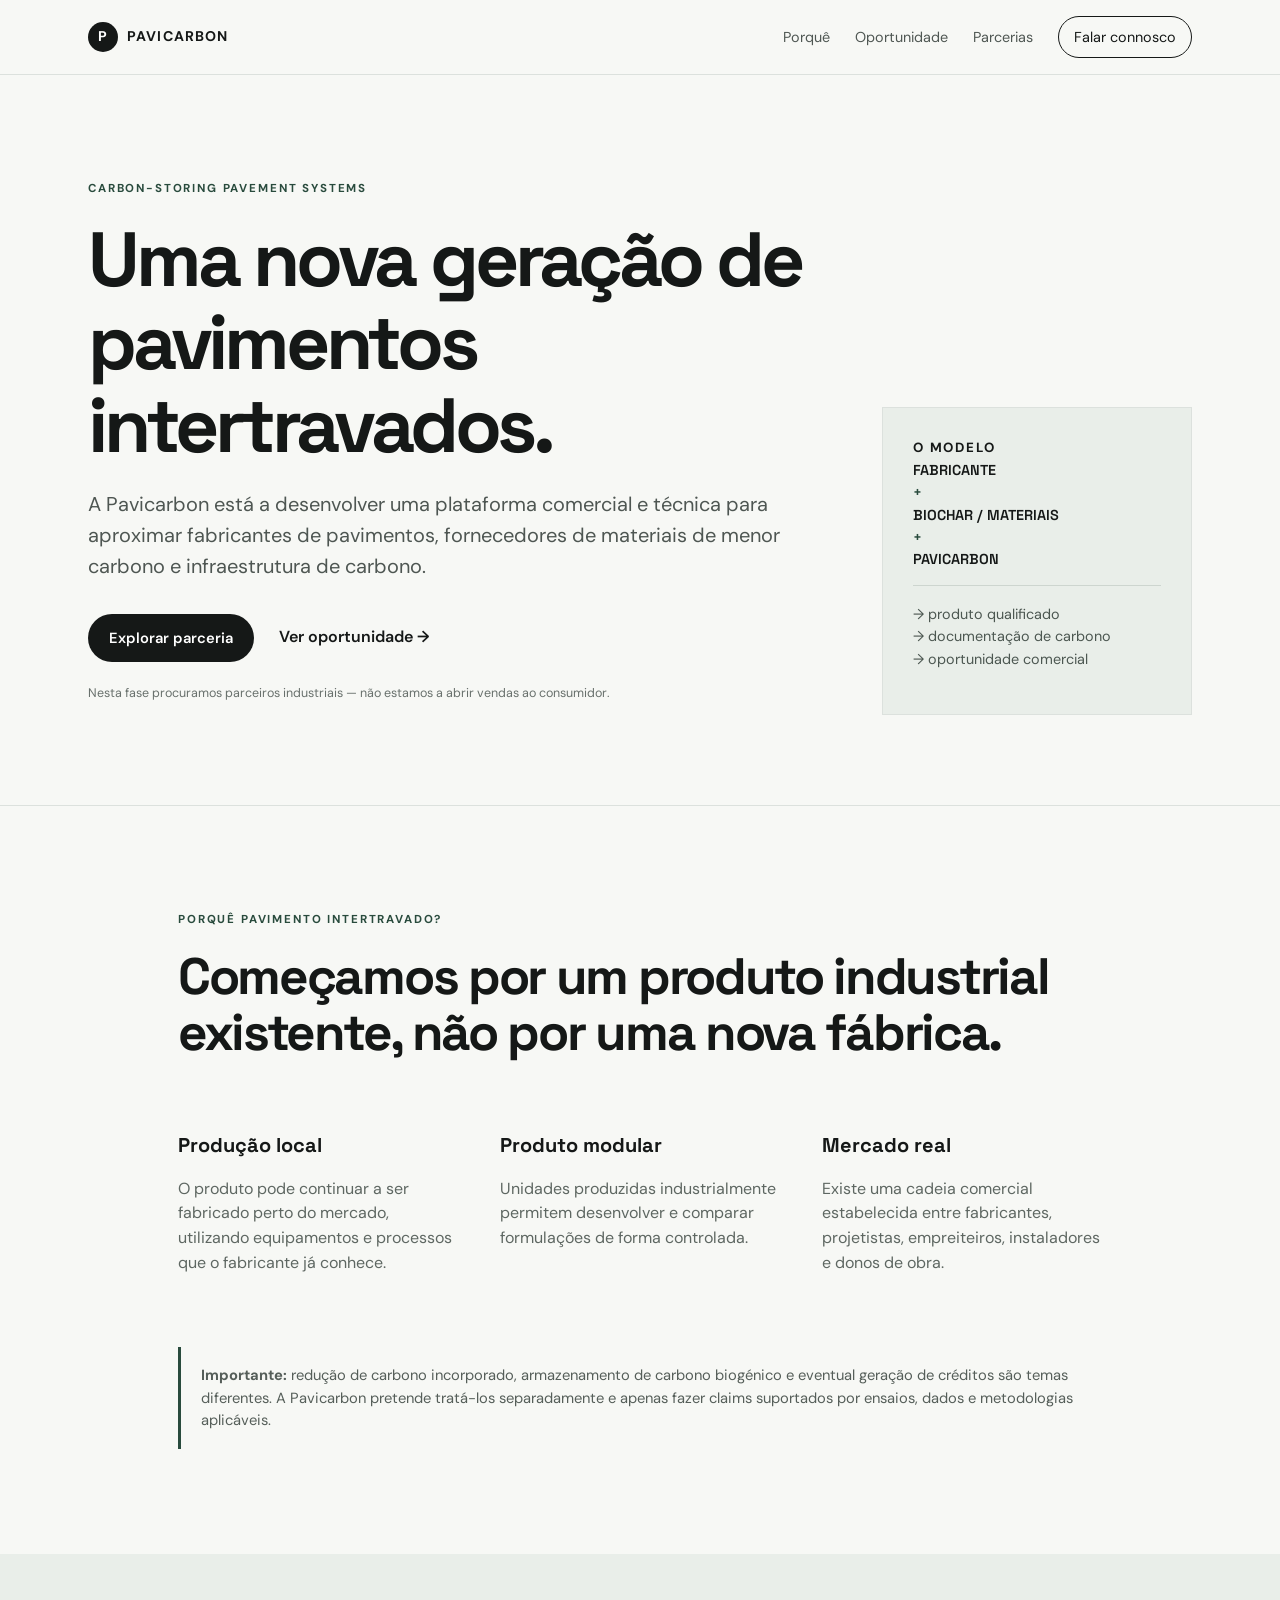
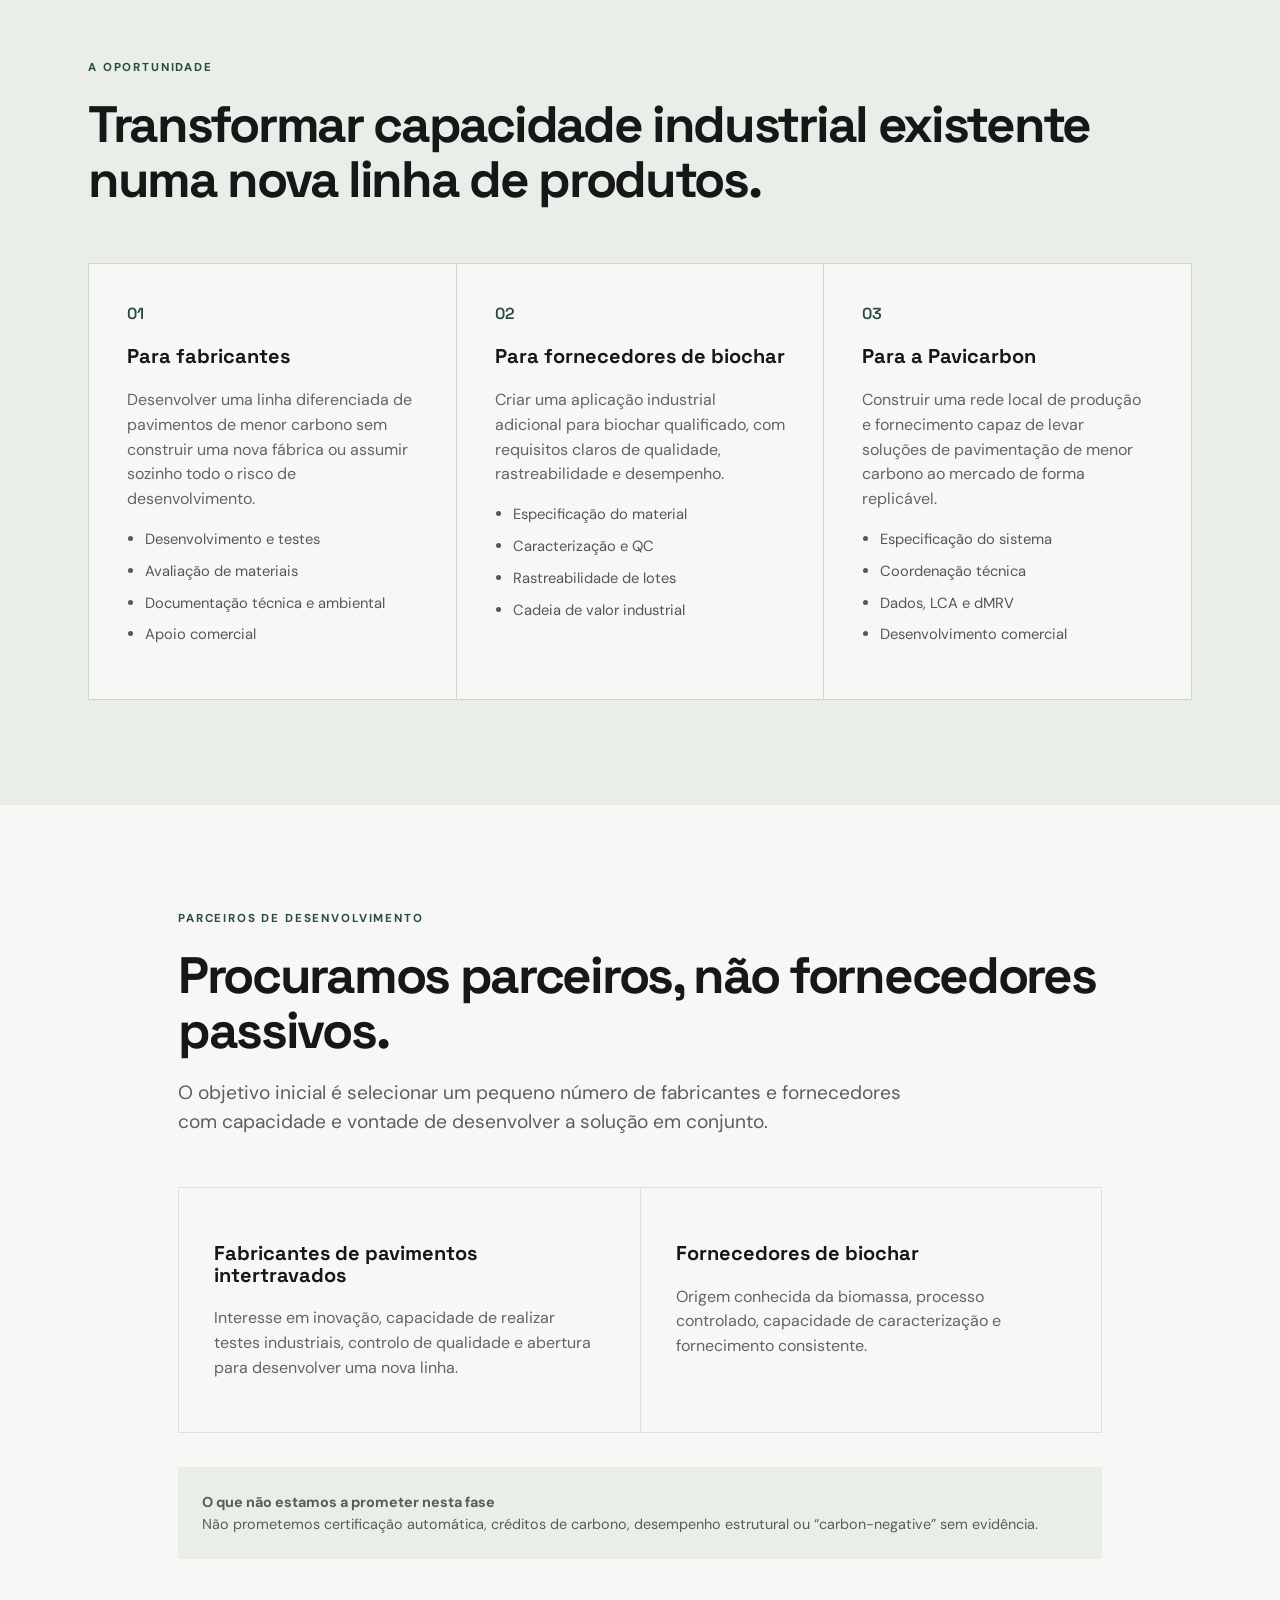
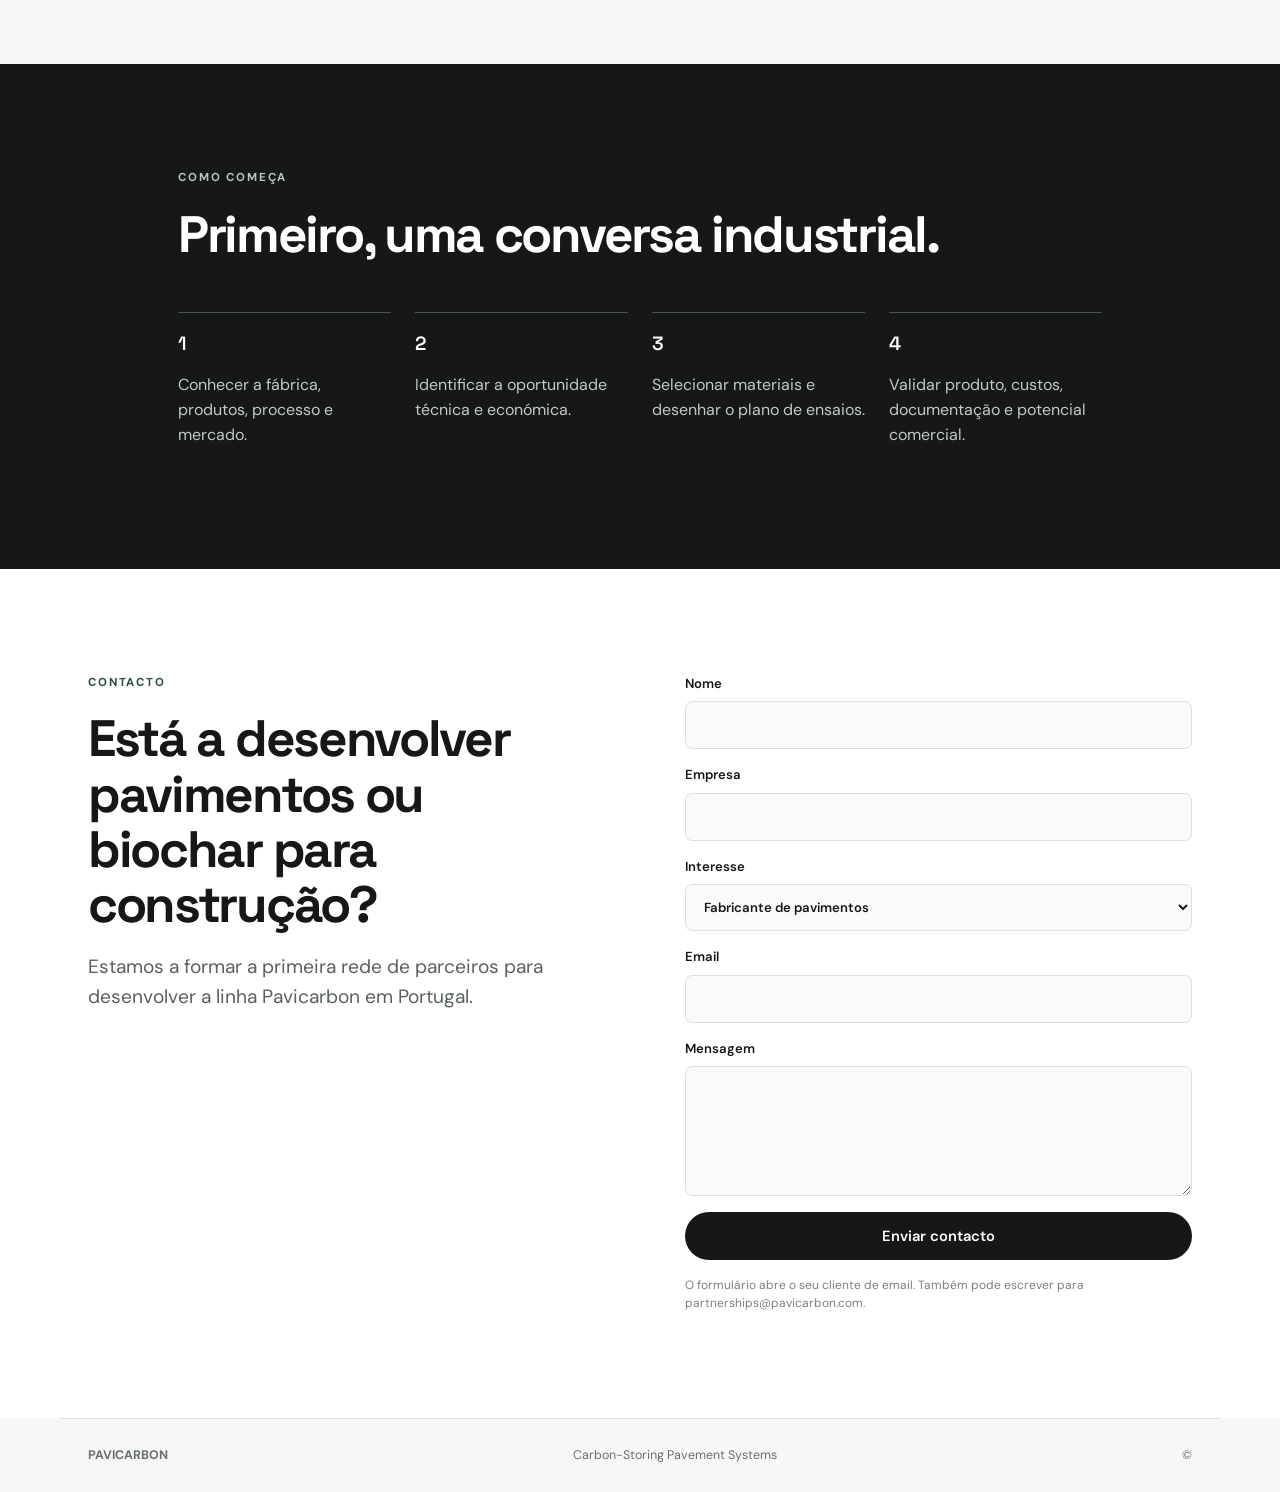
==== index.html @ 7790dfd4 "V1" ====
<!doctype html>
<html lang="pt-PT">
<head>
<meta charset="utf-8">
<meta name="viewport" content="width=device-width,initial-scale=1">
<title>Pavicarbon — Carbon-Storing Pavement Systems</title>
<meta name="description" content="Pavicarbon desenvolve uma nova geração de pavimentos intertravados de menor carbono, ligando fabricantes, fornecedores de materiais e infraestrutura de carbono.">
<link rel="stylesheet" href="styles.css">
</head>
<body>
<header><div class="nav wrap">
<a class="brand" href="#top"><b>P</b>PAVICARBON</a>
<nav><a href="#why">Porquê</a><a href="#opportunity">Oportunidade</a><a href="#partners">Parcerias</a><a class="pill" href="#contact">Falar connosco</a></nav>
</div></header>

<main id="top">
<section class="hero"><div class="wrap hero-grid">
<div>
<p class="eyebrow">CARBON-STORING PAVEMENT SYSTEMS</p>
<h1>Uma nova geração de pavimentos intertravados.</h1>
<p class="hero-copy">A Pavicarbon está a desenvolver uma plataforma comercial e técnica para aproximar fabricantes de pavimentos, fornecedores de materiais de menor carbono e infraestrutura de carbono.</p>
<div class="actions"><a class="button" href="#contact">Explorar parceria</a><a href="#opportunity">Ver oportunidade →</a></div>
<p class="quiet">Nesta fase procuramos parceiros industriais — não estamos a abrir vendas ao consumidor.</p>
</div>
<div class="card"><small>O MODELO</small><div class="flow">FABRICANTE<br><i>+</i><br>BIOCHAR / MATERIAIS<br><i>+</i><br>PAVICARBON</div><p>→ produto qualificado<br>→ documentação de carbono<br>→ oportunidade comercial</p></div>
</div></section>

<section id="why" class="section"><div class="wrap narrow">
<p class="eyebrow">PORQUÊ PAVIMENTO INTERTRAVADO?</p>
<h2>Começamos por um produto industrial existente, não por uma nova fábrica.</h2>
<div class="cols">
<div><h3>Produção local</h3><p>O produto pode continuar a ser fabricado perto do mercado, utilizando equipamentos e processos que o fabricante já conhece.</p></div>
<div><h3>Produto modular</h3><p>Unidades produzidas industrialmente permitem desenvolver e comparar formulações de forma controlada.</p></div>
<div><h3>Mercado real</h3><p>Existe uma cadeia comercial estabelecida entre fabricantes, projetistas, empreiteiros, instaladores e donos de obra.</p></div>
</div>
<div class="note"><b>Importante:</b> redução de carbono incorporado, armazenamento de carbono biogénico e eventual geração de créditos são temas diferentes. A Pavicarbon pretende tratá-los separadamente e apenas fazer claims suportados por ensaios, dados e metodologias aplicáveis.</div>
</div></section>

<section id="opportunity" class="section alt"><div class="wrap">
<p class="eyebrow">A OPORTUNIDADE</p>
<h2>Transformar capacidade industrial existente numa nova linha de produtos.</h2>
<div class="cards">
<article><span>01</span><h3>Para fabricantes</h3><p>Desenvolver uma linha diferenciada de pavimentos de menor carbono sem construir uma nova fábrica ou assumir sozinho todo o risco de desenvolvimento.</p><ul><li>Desenvolvimento e testes</li><li>Avaliação de materiais</li><li>Documentação técnica e ambiental</li><li>Apoio comercial</li></ul></article>
<article><span>02</span><h3>Para fornecedores de biochar</h3><p>Criar uma aplicação industrial adicional para biochar qualificado, com requisitos claros de qualidade, rastreabilidade e desempenho.</p><ul><li>Especificação do material</li><li>Caracterização e QC</li><li>Rastreabilidade de lotes</li><li>Cadeia de valor industrial</li></ul></article>
<article><span>03</span><h3>Para a Pavicarbon</h3><p>Construir uma rede local de produção e fornecimento capaz de levar soluções de pavimentação de menor carbono ao mercado de forma replicável.</p><ul><li>Especificação do sistema</li><li>Coordenação técnica</li><li>Dados, LCA e dMRV</li><li>Desenvolvimento comercial</li></ul></article>
</div>
</div></section>

<section id="partners" class="section"><div class="wrap narrow">
<p class="eyebrow">PARCEIROS DE DESENVOLVIMENTO</p>
<h2>Procuramos parceiros, não fornecedores passivos.</h2>
<p class="lead">O objetivo inicial é selecionar um pequeno número de fabricantes e fornecedores com capacidade e vontade de desenvolver a solução em conjunto.</p>
<div class="partner-grid">
<div><h3>Fabricantes de pavimentos intertravados</h3><p>Interesse em inovação, capacidade de realizar testes industriais, controlo de qualidade e abertura para desenvolver uma nova linha.</p></div>
<div><h3>Fornecedores de biochar</h3><p>Origem conhecida da biomassa, processo controlado, capacidade de caracterização e fornecimento consistente.</p></div>
</div>
<div class="discreet"><b>O que não estamos a prometer nesta fase</b><br>Não prometemos certificação automática, créditos de carbono, desempenho estrutural ou “carbon-negative” sem evidência.</div>
</div></section>

<section class="section dark"><div class="wrap narrow">
<p class="eyebrow">COMO COMEÇA</p><h2>Primeiro, uma conversa industrial.</h2>
<div class="steps"><div><b>1</b><p>Conhecer a fábrica, produtos, processo e mercado.</p></div><div><b>2</b><p>Identificar a oportunidade técnica e económica.</p></div><div><b>3</b><p>Selecionar materiais e desenhar o plano de ensaios.</p></div><div><b>4</b><p>Validar produto, custos, documentação e potencial comercial.</p></div></div>
</div></section>

<section id="contact" class="section contact"><div class="wrap contact-grid">
<div><p class="eyebrow">CONTACTO</p><h2>Está a desenvolver pavimentos ou biochar para construção?</h2><p class="lead">Estamos a formar a primeira rede de parceiros para desenvolver a linha Pavicarbon em Portugal.</p></div>
<form action="mailto:partnerships@pavicarbon.com" method="post" enctype="text/plain">
<label>Nome<input name="name" required></label><label>Empresa<input name="company" required></label>
<label>Interesse<select name="interest"><option>Fabricante de pavimentos</option><option>Fornecedor de biochar</option><option>Materiais / tecnologia</option><option>Outro</option></select></label>
<label>Email<input type="email" name="email" required></label><label>Mensagem<textarea name="message" rows="5"></textarea></label>
<button class="button" type="submit">Enviar contacto</button><small>O formulário abre o seu cliente de email. Também pode escrever para partnerships@pavicarbon.com.</small>
</form></div></section>
</main>
<footer><div class="wrap foot"><b>PAVICARBON</b><span>Carbon-Storing Pavement Systems</span><span>© <span id="year"></span></span></div></footer>
<script src="script.js"></script>
</body></html>
---- styles.css ----
@import url('https://fonts.googleapis.com/css2?family=DM+Sans:wght@400;500;600;700&family=Space+Grotesk:wght@500;600;700&display=swap');
:root{--ink:#151817;--muted:#68706c;--line:#dce1dd;--paper:#f7f8f5;--soft:#e9eee9;--accent:#294b3d;--max:1160px}
*{box-sizing:border-box}html{scroll-behavior:smooth}body{margin:0;background:var(--paper);color:var(--ink);font:16px/1.55 "DM Sans",sans-serif}h1,h2,h3{font-family:"Space Grotesk";line-height:1.08}h1{font-size:clamp(3rem,6vw,5.5rem);letter-spacing:-.055em;margin:0 0 22px}h2{font-size:clamp(2.2rem,4vw,4rem);letter-spacing:-.045em;margin:0 0 18px}h3{font-size:1.25rem}.wrap{max-width:var(--max);margin:auto;padding:0 28px}.narrow{max-width:980px}a{color:inherit;text-decoration:none}header{position:sticky;top:0;z-index:5;background:#f7f8f5ee;backdrop-filter:blur(12px);border-bottom:1px solid var(--line)}.nav{height:74px;display:flex;justify-content:space-between;align-items:center}.brand{font-weight:700;letter-spacing:.08em;font-size:.88rem}.brand b{display:inline-grid;place-items:center;width:30px;height:30px;background:var(--ink);color:#fff;border-radius:50%;margin-right:9px}nav{display:flex;gap:25px;align-items:center;font-size:.9rem;color:#4f5753}.pill{border:1px solid var(--ink);border-radius:999px;padding:9px 15px;color:var(--ink)}.hero{padding:105px 0 90px;border-bottom:1px solid var(--line)}.hero-grid{display:grid;grid-template-columns:1.4fr .6fr;gap:70px;align-items:end}.eyebrow{font-size:.72rem;letter-spacing:.16em;font-weight:700;color:var(--accent);margin:0 0 20px}.hero-copy{font-size:1.25rem;color:#4e5652;max-width:720px}.actions{display:flex;gap:25px;align-items:center;margin-top:32px;font-weight:600}.button{display:inline-block;border:0;border-radius:999px;background:var(--ink);color:#fff;padding:14px 21px;font:600 .92rem "DM Sans";cursor:pointer}.quiet{font-size:.78rem;color:var(--muted);margin-top:22px}.card{background:var(--soft);border:1px solid var(--line);padding:30px;min-height:285px;display:flex;flex-direction:column;justify-content:space-between}.card small{font-weight:700;letter-spacing:.14em}.flow{font:600 .9rem "Space Grotesk";line-height:1.55}.flow i{color:var(--accent);font-style:normal}.card p{border-top:1px solid #cdd5cf;padding-top:17px;font-size:.9rem;color:#4c5751}.section{padding:105px 0}.alt{background:#e9eee9}.cols{display:grid;grid-template-columns:repeat(3,1fr);gap:42px;margin-top:55px}.cols p,.cards p,.partner-grid p{color:#5e6762}.note{margin-top:55px;border-left:3px solid var(--accent);padding:17px 0 17px 20px;font-size:.92rem;color:#555e59}.cards{display:grid;grid-template-columns:repeat(3,1fr);gap:1px;background:#cfd6d0;margin-top:55px;border:1px solid #cfd6d0}.cards article{background:var(--paper);padding:38px;min-height:400px}.cards article>span{font:600 1rem "Space Grotesk";color:var(--accent)}ul{padding-left:18px;color:#505954;font-size:.92rem}li{margin:9px 0}.lead{font-size:1.2rem;color:#59615d;max-width:760px}.partner-grid{display:grid;grid-template-columns:1fr 1fr;gap:1px;background:var(--line);margin-top:50px;border:1px solid var(--line)}.partner-grid>div{background:var(--paper);padding:35px}.discreet{margin-top:34px;background:var(--soft);padding:24px;font-size:.9rem;color:#555e59}.dark{background:var(--ink);color:#fff}.dark .eyebrow{color:#b7c7be}.steps{display:grid;grid-template-columns:repeat(4,1fr);gap:24px;margin-top:50px}.steps div{border-top:1px solid #4a514e;padding-top:18px}.steps b{font:600 1.2rem "Space Grotesk"}.steps p{color:#c2c9c5;margin-top:15px}.contact{background:#fff}.contact-grid{display:grid;grid-template-columns:1fr 1fr;gap:90px}form{display:grid;gap:16px}label{font-size:.82rem;font-weight:600}input,select,textarea{display:block;width:100%;margin-top:7px;padding:13px 14px;border:1px solid var(--line);border-radius:7px;background:#fafbf9;font:inherit;color:var(--ink)}textarea{resize:vertical}form small{font-size:.75rem;color:#78807c}.foot{border-top:1px solid var(--line);padding-top:27px;padding-bottom:27px;display:flex;justify-content:space-between;gap:20px;color:var(--muted);font-size:.78rem}
@media(max-width:850px){nav a:not(.pill){display:none}.hero{padding-top:70px}.hero-grid,.contact-grid{grid-template-columns:1fr;gap:45px}.cols,.cards,.steps,.partner-grid{grid-template-columns:1fr}.cards article{min-height:auto}.foot{flex-direction:column}}
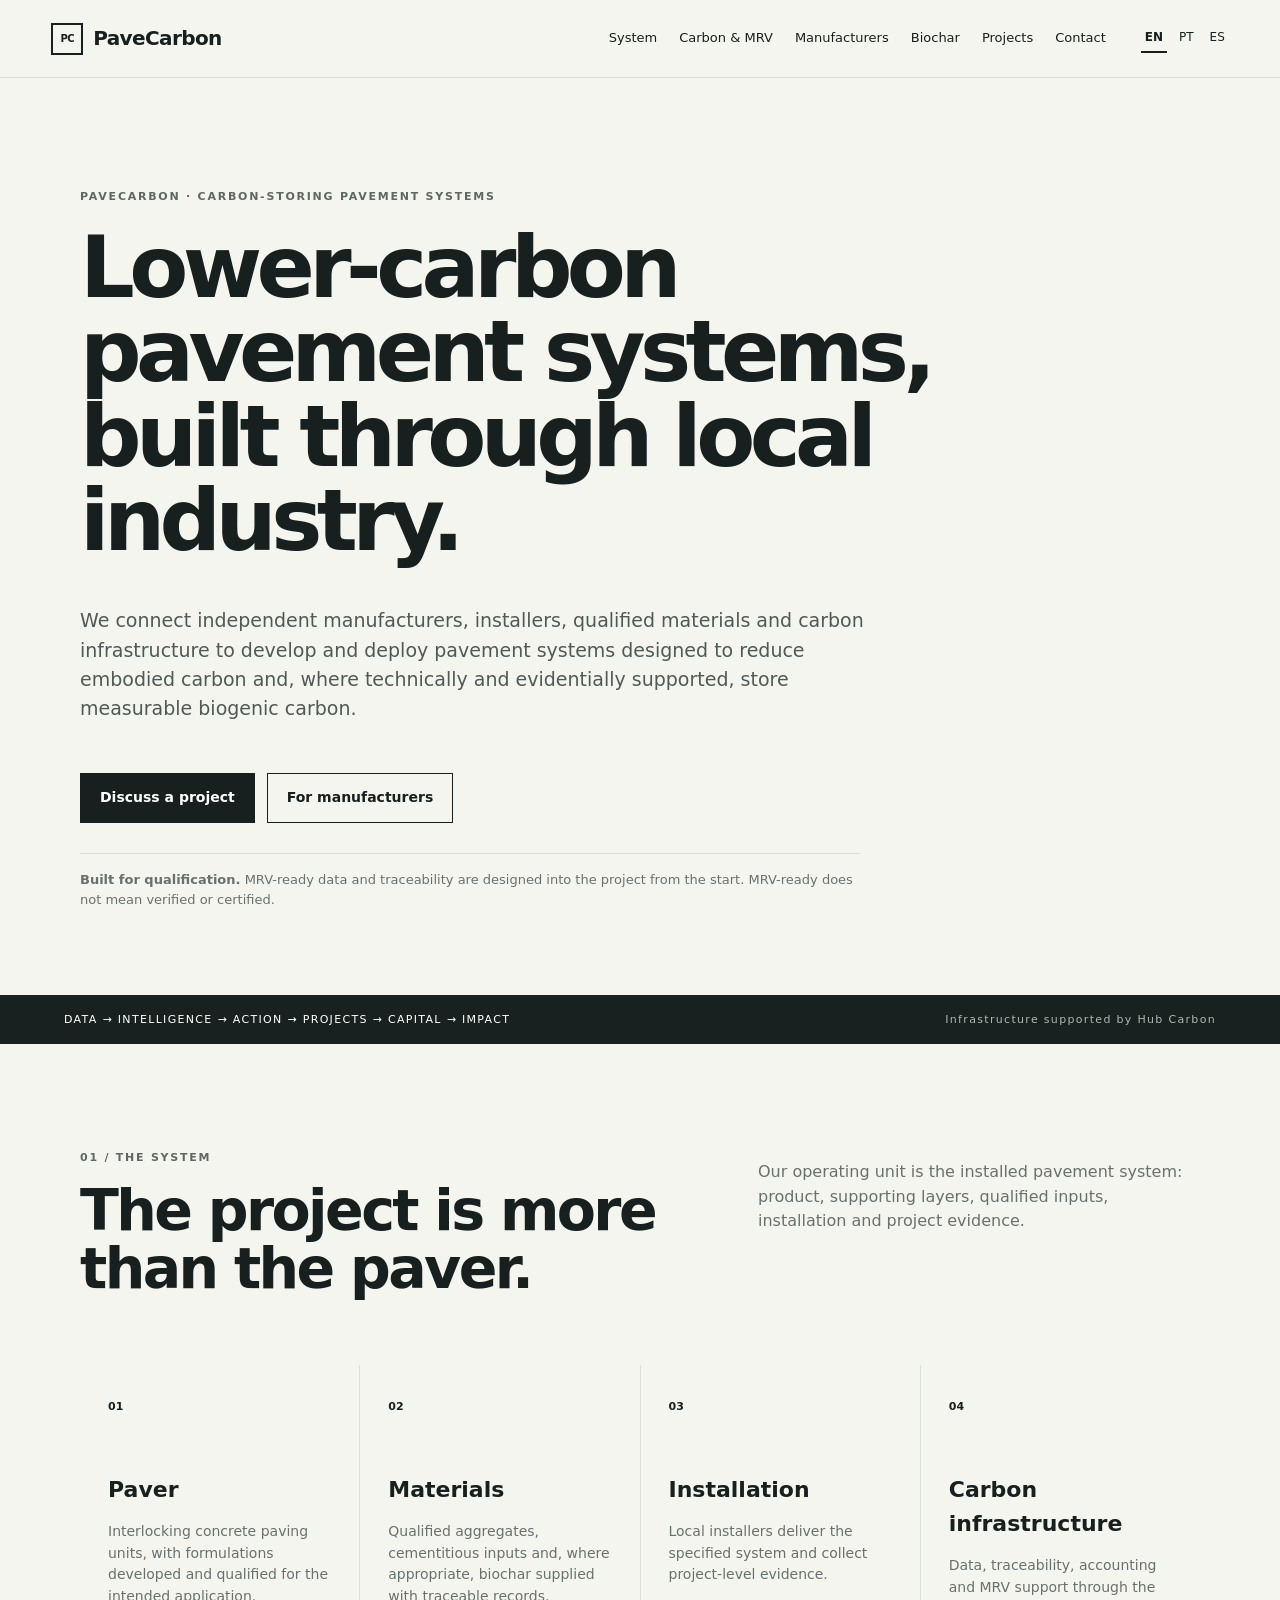
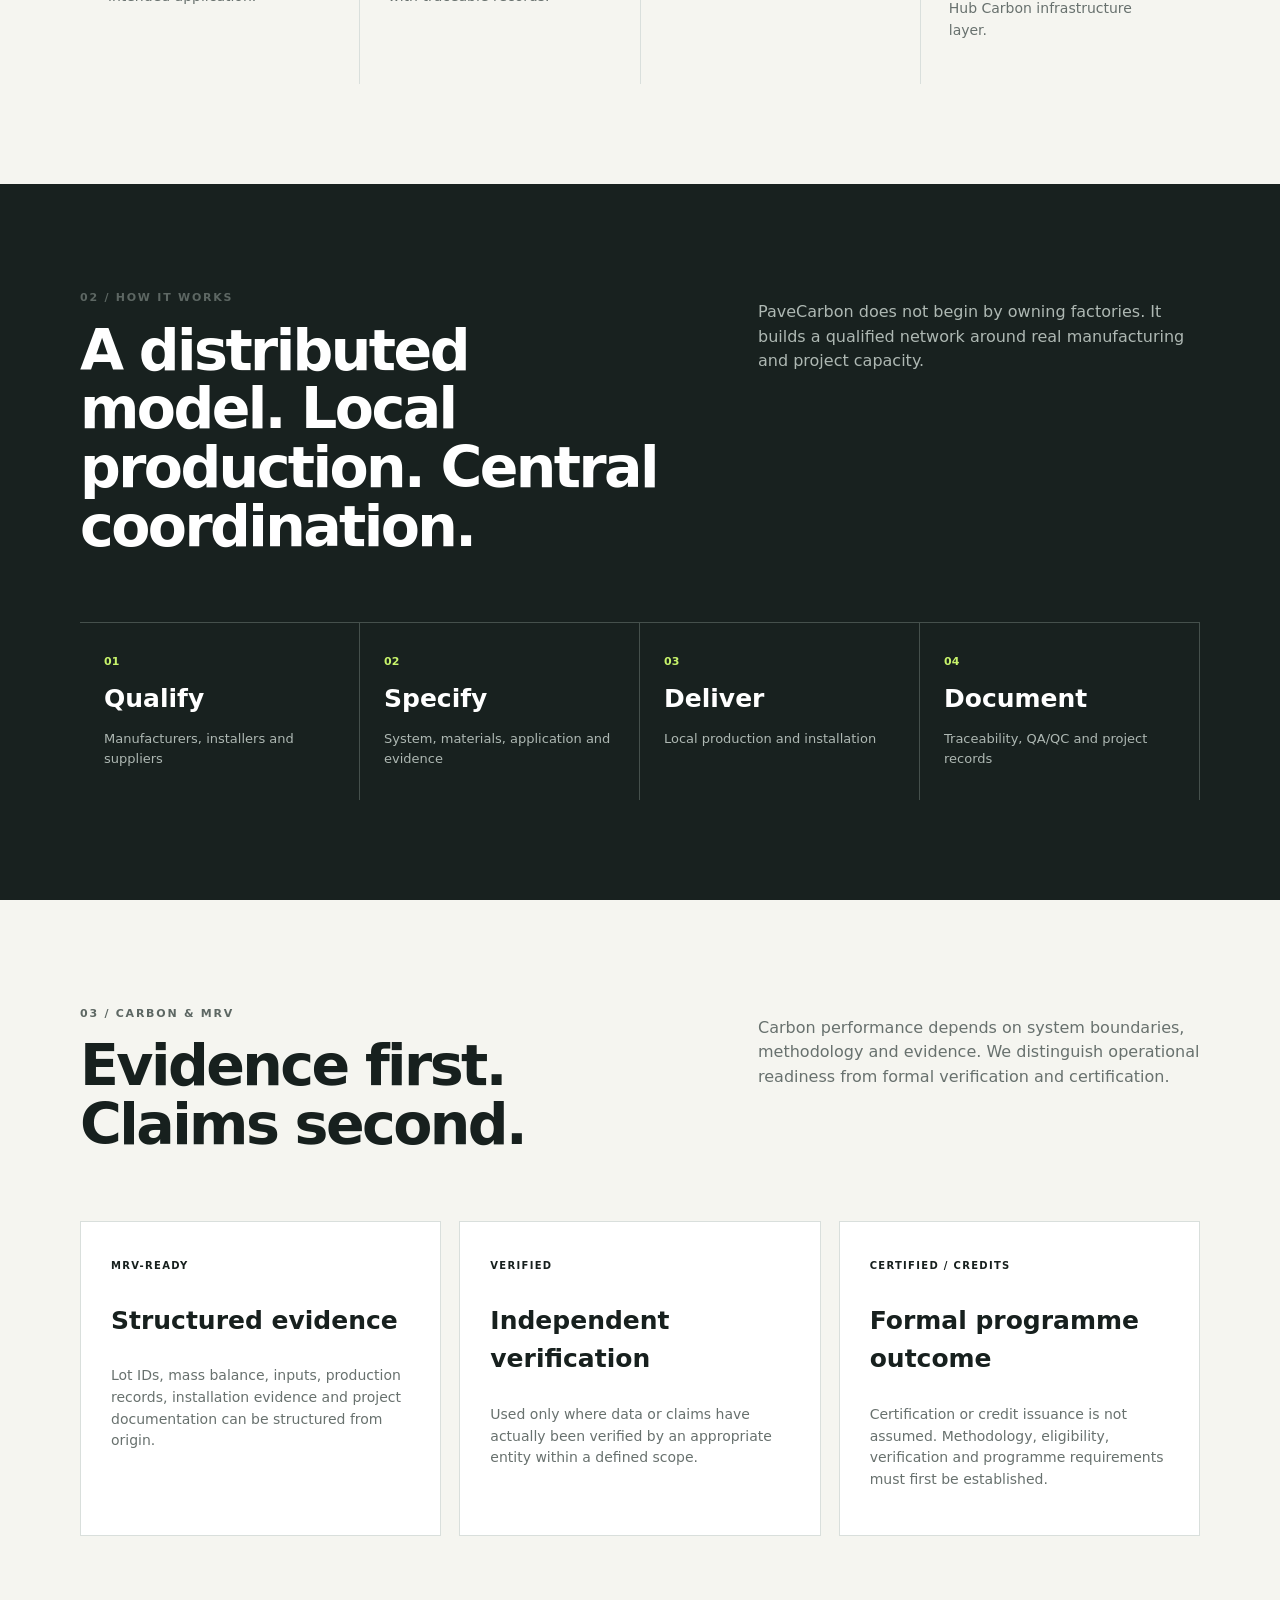
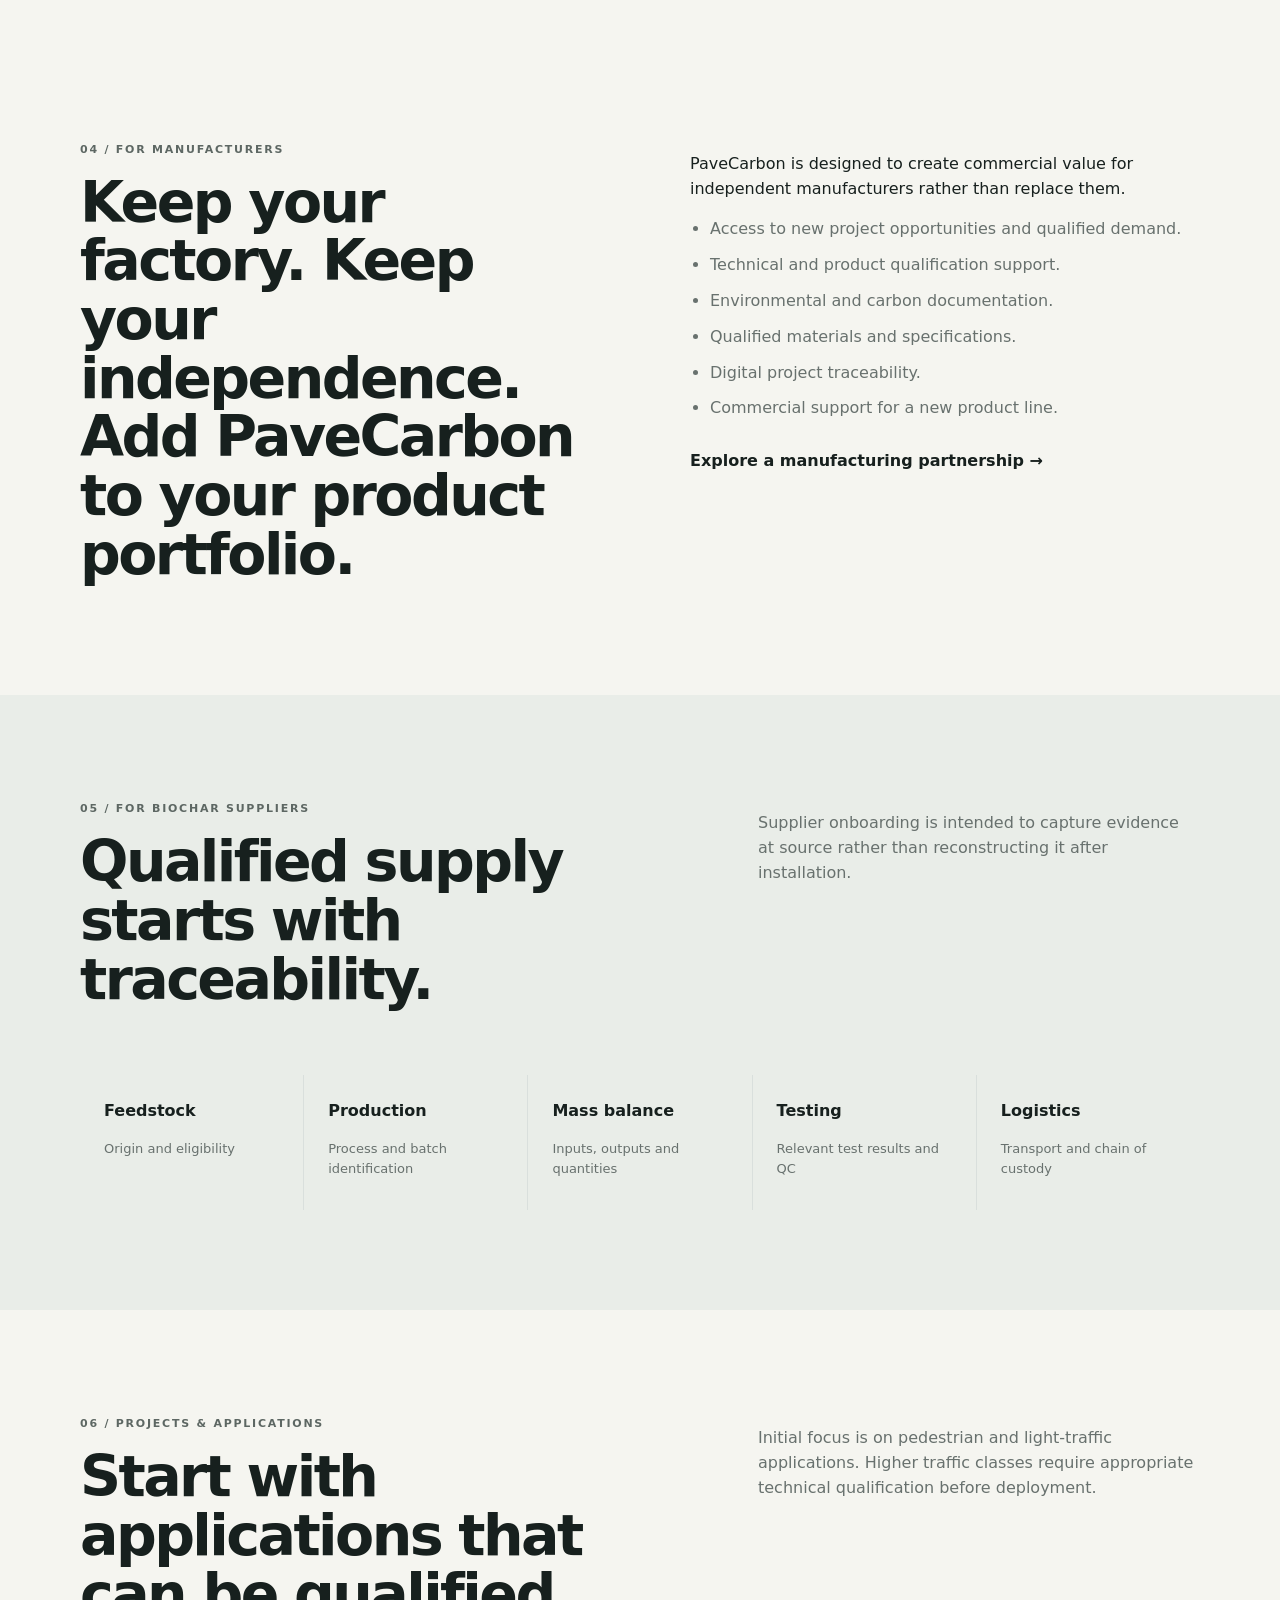
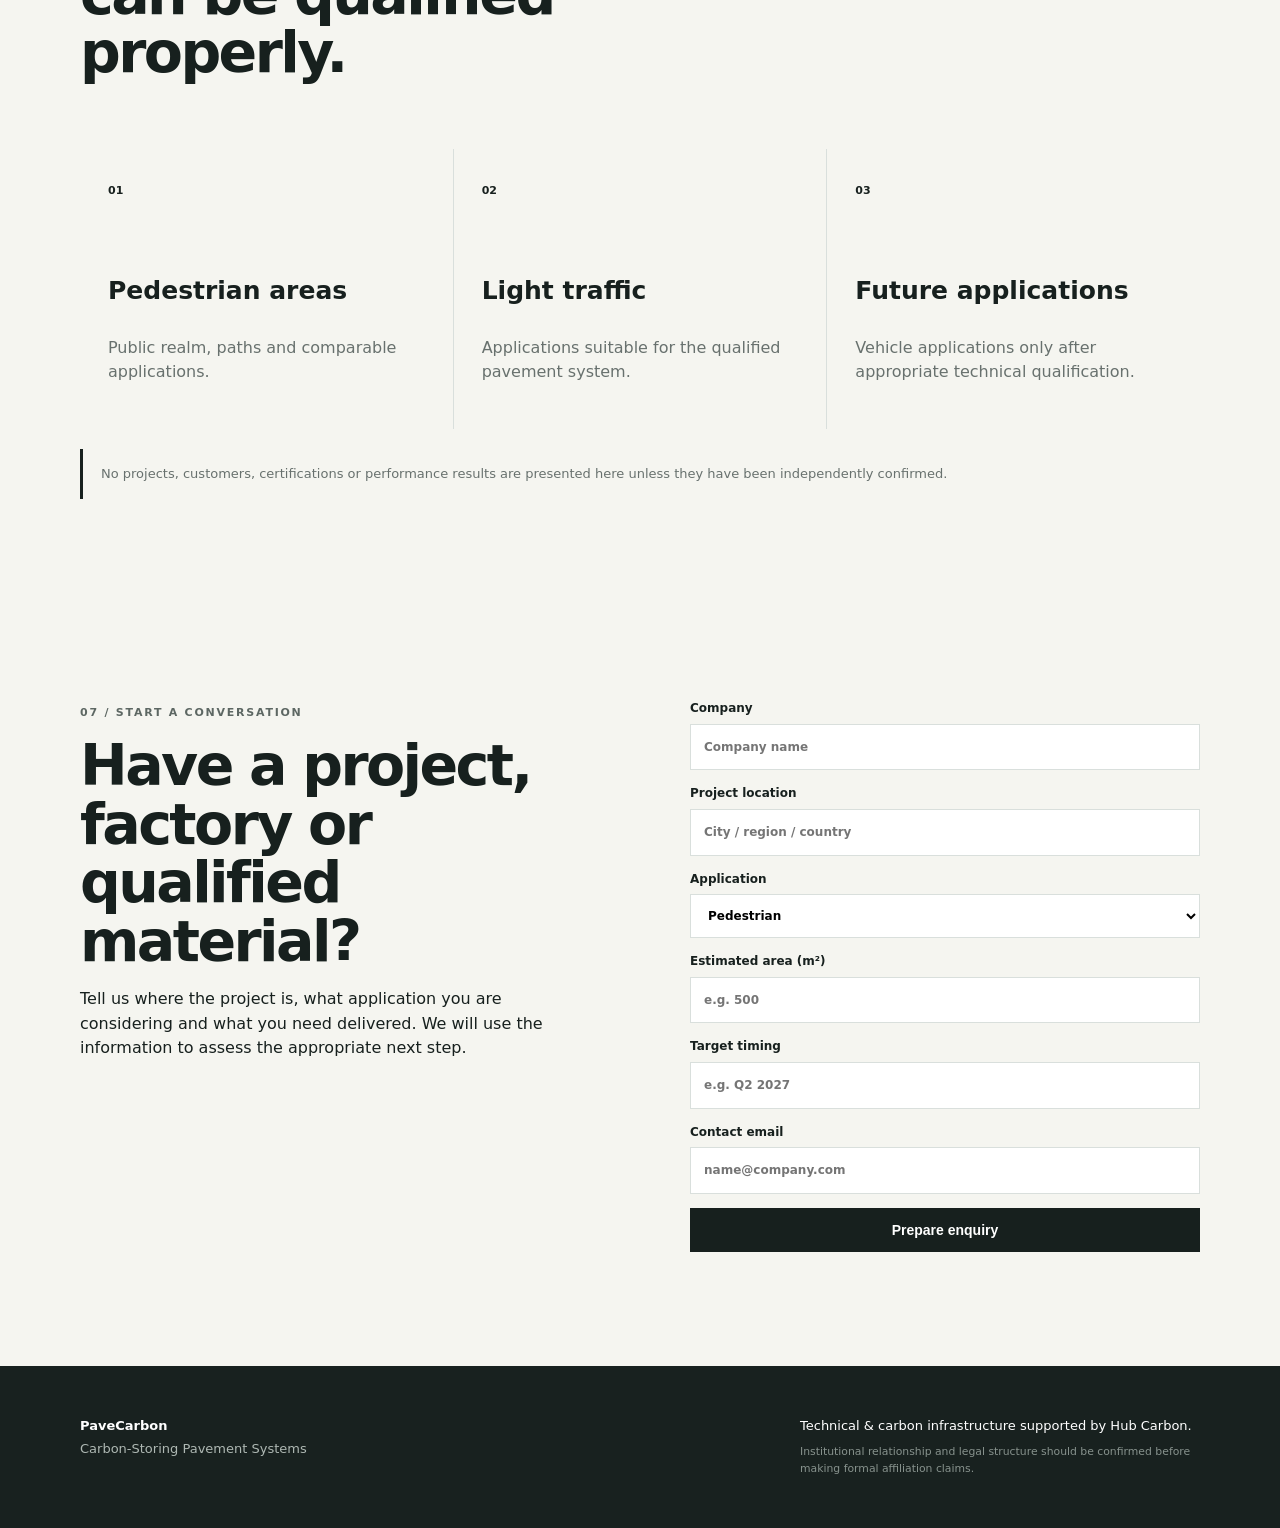
==== commit 0b5a9f25: "V2" ====
--- a/index.html
+++ b/index.html
@@ -1,76 +1,13 @@
-<!doctype html>
-<html lang="pt-PT">
-<head>
-<meta charset="utf-8">
-<meta name="viewport" content="width=device-width,initial-scale=1">
-<title>Pavicarbon — Carbon-Storing Pavement Systems</title>
-<meta name="description" content="Pavicarbon desenvolve uma nova geração de pavimentos intertravados de menor carbono, ligando fabricantes, fornecedores de materiais e infraestrutura de carbono.">
-<link rel="stylesheet" href="styles.css">
-</head>
-<body>
-<header><div class="nav wrap">
-<a class="brand" href="#top"><b>P</b>PAVICARBON</a>
-<nav><a href="#why">Porquê</a><a href="#opportunity">Oportunidade</a><a href="#partners">Parcerias</a><a class="pill" href="#contact">Falar connosco</a></nav>
-</div></header>
-
-<main id="top">
-<section class="hero"><div class="wrap hero-grid">
-<div>
-<p class="eyebrow">CARBON-STORING PAVEMENT SYSTEMS</p>
-<h1>Uma nova geração de pavimentos intertravados.</h1>
-<p class="hero-copy">A Pavicarbon está a desenvolver uma plataforma comercial e técnica para aproximar fabricantes de pavimentos, fornecedores de materiais de menor carbono e infraestrutura de carbono.</p>
-<div class="actions"><a class="button" href="#contact">Explorar parceria</a><a href="#opportunity">Ver oportunidade →</a></div>
-<p class="quiet">Nesta fase procuramos parceiros industriais — não estamos a abrir vendas ao consumidor.</p>
-</div>
-<div class="card"><small>O MODELO</small><div class="flow">FABRICANTE<br><i>+</i><br>BIOCHAR / MATERIAIS<br><i>+</i><br>PAVICARBON</div><p>→ produto qualificado<br>→ documentação de carbono<br>→ oportunidade comercial</p></div>
-</div></section>
-
-<section id="why" class="section"><div class="wrap narrow">
-<p class="eyebrow">PORQUÊ PAVIMENTO INTERTRAVADO?</p>
-<h2>Começamos por um produto industrial existente, não por uma nova fábrica.</h2>
-<div class="cols">
-<div><h3>Produção local</h3><p>O produto pode continuar a ser fabricado perto do mercado, utilizando equipamentos e processos que o fabricante já conhece.</p></div>
-<div><h3>Produto modular</h3><p>Unidades produzidas industrialmente permitem desenvolver e comparar formulações de forma controlada.</p></div>
-<div><h3>Mercado real</h3><p>Existe uma cadeia comercial estabelecida entre fabricantes, projetistas, empreiteiros, instaladores e donos de obra.</p></div>
-</div>
-<div class="note"><b>Importante:</b> redução de carbono incorporado, armazenamento de carbono biogénico e eventual geração de créditos são temas diferentes. A Pavicarbon pretende tratá-los separadamente e apenas fazer claims suportados por ensaios, dados e metodologias aplicáveis.</div>
-</div></section>
-
-<section id="opportunity" class="section alt"><div class="wrap">
-<p class="eyebrow">A OPORTUNIDADE</p>
-<h2>Transformar capacidade industrial existente numa nova linha de produtos.</h2>
-<div class="cards">
-<article><span>01</span><h3>Para fabricantes</h3><p>Desenvolver uma linha diferenciada de pavimentos de menor carbono sem construir uma nova fábrica ou assumir sozinho todo o risco de desenvolvimento.</p><ul><li>Desenvolvimento e testes</li><li>Avaliação de materiais</li><li>Documentação técnica e ambiental</li><li>Apoio comercial</li></ul></article>
-<article><span>02</span><h3>Para fornecedores de biochar</h3><p>Criar uma aplicação industrial adicional para biochar qualificado, com requisitos claros de qualidade, rastreabilidade e desempenho.</p><ul><li>Especificação do material</li><li>Caracterização e QC</li><li>Rastreabilidade de lotes</li><li>Cadeia de valor industrial</li></ul></article>
-<article><span>03</span><h3>Para a Pavicarbon</h3><p>Construir uma rede local de produção e fornecimento capaz de levar soluções de pavimentação de menor carbono ao mercado de forma replicável.</p><ul><li>Especificação do sistema</li><li>Coordenação técnica</li><li>Dados, LCA e dMRV</li><li>Desenvolvimento comercial</li></ul></article>
-</div>
-</div></section>
-
-<section id="partners" class="section"><div class="wrap narrow">
-<p class="eyebrow">PARCEIROS DE DESENVOLVIMENTO</p>
-<h2>Procuramos parceiros, não fornecedores passivos.</h2>
-<p class="lead">O objetivo inicial é selecionar um pequeno número de fabricantes e fornecedores com capacidade e vontade de desenvolver a solução em conjunto.</p>
-<div class="partner-grid">
-<div><h3>Fabricantes de pavimentos intertravados</h3><p>Interesse em inovação, capacidade de realizar testes industriais, controlo de qualidade e abertura para desenvolver uma nova linha.</p></div>
-<div><h3>Fornecedores de biochar</h3><p>Origem conhecida da biomassa, processo controlado, capacidade de caracterização e fornecimento consistente.</p></div>
-</div>
-<div class="discreet"><b>O que não estamos a prometer nesta fase</b><br>Não prometemos certificação automática, créditos de carbono, desempenho estrutural ou “carbon-negative” sem evidência.</div>
-</div></section>
-
-<section class="section dark"><div class="wrap narrow">
-<p class="eyebrow">COMO COMEÇA</p><h2>Primeiro, uma conversa industrial.</h2>
-<div class="steps"><div><b>1</b><p>Conhecer a fábrica, produtos, processo e mercado.</p></div><div><b>2</b><p>Identificar a oportunidade técnica e económica.</p></div><div><b>3</b><p>Selecionar materiais e desenhar o plano de ensaios.</p></div><div><b>4</b><p>Validar produto, custos, documentação e potencial comercial.</p></div></div>
-</div></section>
-
-<section id="contact" class="section contact"><div class="wrap contact-grid">
-<div><p class="eyebrow">CONTACTO</p><h2>Está a desenvolver pavimentos ou biochar para construção?</h2><p class="lead">Estamos a formar a primeira rede de parceiros para desenvolver a linha Pavicarbon em Portugal.</p></div>
-<form action="mailto:partnerships@pavicarbon.com" method="post" enctype="text/plain">
-<label>Nome<input name="name" required></label><label>Empresa<input name="company" required></label>
-<label>Interesse<select name="interest"><option>Fabricante de pavimentos</option><option>Fornecedor de biochar</option><option>Materiais / tecnologia</option><option>Outro</option></select></label>
-<label>Email<input type="email" name="email" required></label><label>Mensagem<textarea name="message" rows="5"></textarea></label>
-<button class="button" type="submit">Enviar contacto</button><small>O formulário abre o seu cliente de email. Também pode escrever para partnerships@pavicarbon.com.</small>
-</form></div></section>
-</main>
-<footer><div class="wrap foot"><b>PAVICARBON</b><span>Carbon-Storing Pavement Systems</span><span>© <span id="year"></span></span></div></footer>
-<script src="script.js"></script>
-</body></html>+<!doctype html><html lang="en"><head><meta charset="utf-8"><meta name="viewport" content="width=device-width,initial-scale=1"><meta name="description" content="PaveCarbon — Carbon-Storing Pavement Systems"><title>PaveCarbon — Carbon-Storing Pavement Systems</title><link rel="stylesheet" href="styles.css"></head><body>
+<header class="site-header"><a class="brand" href="index.html"><span class="brand-mark">PC</span><span>PaveCarbon</span></a><nav><a href="#system">System</a><a href="#mrv">Carbon & MRV</a><a href="#manufacturers">Manufacturers</a><a href="#biochar">Biochar</a><a href="#projects">Projects</a><a href="#contact">Contact</a></nav><div class="lang"><a class="active" href="index.html">EN</a><a href="pt.html">PT</a><a href="es.html">ES</a></div></header>
+<main>
+<section class="hero"><div class="eyebrow">PAVECARBON · CARBON-STORING PAVEMENT SYSTEMS</div><h1>Lower-carbon pavement systems, built through local industry.</h1><p class="lead">We connect independent manufacturers, installers, qualified materials and carbon infrastructure to develop and deploy pavement systems designed to reduce embodied carbon and, where technically and evidentially supported, store measurable biogenic carbon.</p><div class="actions"><a class="btn primary" href="#contact">Discuss a project</a><a class="btn" href="#manufacturers">For manufacturers</a></div><div class="hero-note"><strong>Built for qualification.</strong> MRV-ready data and traceability are designed into the project from the start. MRV-ready does not mean verified or certified.</div></section>
+<section class="band"><div>DATA → INTELLIGENCE → ACTION → PROJECTS → CAPITAL → IMPACT</div><span>Infrastructure supported by Hub Carbon</span></section>
+<section id="system" class="section"><div class="section-head"><div><span class="kicker">01 / THE SYSTEM</span><h2>The project is more than the paver.</h2></div><p>Our operating unit is the installed pavement system: product, supporting layers, qualified inputs, installation and project evidence.</p></div><div class="grid cards"><article><span>01</span><h3>Paver</h3><p>Interlocking concrete paving units, with formulations developed and qualified for the intended application.</p></article><article><span>02</span><h3>Materials</h3><p>Qualified aggregates, cementitious inputs and, where appropriate, biochar supplied with traceable records.</p></article><article><span>03</span><h3>Installation</h3><p>Local installers deliver the specified system and collect project-level evidence.</p></article><article><span>04</span><h3>Carbon infrastructure</h3><p>Data, traceability, accounting and MRV support through the Hub Carbon infrastructure layer.</p></article></div></section>
+<section class="section dark"><div class="section-head"><div><span class="kicker">02 / HOW IT WORKS</span><h2>A distributed model. Local production. Central coordination.</h2></div><p>PaveCarbon does not begin by owning factories. It builds a qualified network around real manufacturing and project capacity.</p></div><div class="process"><div><b>01</b><strong>Qualify</strong><span>Manufacturers, installers and suppliers</span></div><div><b>02</b><strong>Specify</strong><span>System, materials, application and evidence</span></div><div><b>03</b><strong>Deliver</strong><span>Local production and installation</span></div><div><b>04</b><strong>Document</strong><span>Traceability, QA/QC and project records</span></div></div></section>
+<section id="mrv" class="section"><div class="section-head"><div><span class="kicker">03 / CARBON & MRV</span><h2>Evidence first. Claims second.</h2></div><p>Carbon performance depends on system boundaries, methodology and evidence. We distinguish operational readiness from formal verification and certification.</p></div><div class="status-grid"><article><span class="status">MRV-READY</span><h3>Structured evidence</h3><p>Lot IDs, mass balance, inputs, production records, installation evidence and project documentation can be structured from origin.</p></article><article><span class="status">VERIFIED</span><h3>Independent verification</h3><p>Used only where data or claims have actually been verified by an appropriate entity within a defined scope.</p></article><article><span class="status">CERTIFIED / CREDITS</span><h3>Formal programme outcome</h3><p>Certification or credit issuance is not assumed. Methodology, eligibility, verification and programme requirements must first be established.</p></article></div></section>
+<section id="manufacturers" class="section split"><div><span class="kicker">04 / FOR MANUFACTURERS</span><h2>Keep your factory. Keep your independence. Add PaveCarbon to your product portfolio.</h2></div><div><p>PaveCarbon is designed to create commercial value for independent manufacturers rather than replace them.</p><ul><li>Access to new project opportunities and qualified demand.</li><li>Technical and product qualification support.</li><li>Environmental and carbon documentation.</li><li>Qualified materials and specifications.</li><li>Digital project traceability.</li><li>Commercial support for a new product line.</li></ul><a class="text-link" href="#contact">Explore a manufacturing partnership →</a></div></section>
+<section id="biochar" class="section light"><div class="section-head"><div><span class="kicker">05 / FOR BIOCHAR SUPPLIERS</span><h2>Qualified supply starts with traceability.</h2></div><p>Supplier onboarding is intended to capture evidence at source rather than reconstructing it after installation.</p></div><div class="checklist"><div><b>Feedstock</b><span>Origin and eligibility</span></div><div><b>Production</b><span>Process and batch identification</span></div><div><b>Mass balance</b><span>Inputs, outputs and quantities</span></div><div><b>Testing</b><span>Relevant test results and QC</span></div><div><b>Logistics</b><span>Transport and chain of custody</span></div></div></section>
+<section id="projects" class="section"><div class="section-head"><div><span class="kicker">06 / PROJECTS & APPLICATIONS</span><h2>Start with applications that can be qualified properly.</h2></div><p>Initial focus is on pedestrian and light-traffic applications. Higher traffic classes require appropriate technical qualification before deployment.</p></div><div class="application-grid"><div><span>01</span><h3>Pedestrian areas</h3><p>Public realm, paths and comparable applications.</p></div><div><span>02</span><h3>Light traffic</h3><p>Applications suitable for the qualified pavement system.</p></div><div><span>03</span><h3>Future applications</h3><p>Vehicle applications only after appropriate technical qualification.</p></div></div><div class="notice">No projects, customers, certifications or performance results are presented here unless they have been independently confirmed.</div></section>
+<section id="contact" class="section contact"><div><span class="kicker">07 / START A CONVERSATION</span><h2>Have a project, factory or qualified material?</h2><p>Tell us where the project is, what application you are considering and what you need delivered. We will use the information to assess the appropriate next step.</p></div><form id="leadForm"><label>Company<input required name="company" placeholder="Company name"></label><label>Project location<input required name="location" placeholder="City / region / country"></label><label>Application<select name="application"><option>Pedestrian</option><option>Light traffic</option><option>Other / to be assessed</option></select></label><label>Estimated area (m²)<input name="area" inputmode="decimal" placeholder="e.g. 500"></label><label>Target timing<input name="timing" placeholder="e.g. Q2 2027"></label><label>Contact email<input required type="email" name="email" placeholder="name@company.com"></label><button class="btn primary" type="submit">Prepare enquiry</button><p id="formMsg" class="form-msg" role="status"></p></form></section>
+</main><footer><div><strong>PaveCarbon</strong><p>Carbon-Storing Pavement Systems</p></div><div><span>Technical & carbon infrastructure supported by Hub Carbon.</span><small>Institutional relationship and legal structure should be confirmed before making formal affiliation claims.</small></div></footer><script src="script.js"></script></body></html>
--- a/styles.css
+++ b/styles.css
@@ -1,4 +1 @@
-@import url('https://fonts.googleapis.com/css2?family=DM+Sans:wght@400;500;600;700&family=Space+Grotesk:wght@500;600;700&display=swap');
-:root{--ink:#151817;--muted:#68706c;--line:#dce1dd;--paper:#f7f8f5;--soft:#e9eee9;--accent:#294b3d;--max:1160px}
-*{box-sizing:border-box}html{scroll-behavior:smooth}body{margin:0;background:var(--paper);color:var(--ink);font:16px/1.55 "DM Sans",sans-serif}h1,h2,h3{font-family:"Space Grotesk";line-height:1.08}h1{font-size:clamp(3rem,6vw,5.5rem);letter-spacing:-.055em;margin:0 0 22px}h2{font-size:clamp(2.2rem,4vw,4rem);letter-spacing:-.045em;margin:0 0 18px}h3{font-size:1.25rem}.wrap{max-width:var(--max);margin:auto;padding:0 28px}.narrow{max-width:980px}a{color:inherit;text-decoration:none}header{position:sticky;top:0;z-index:5;background:#f7f8f5ee;backdrop-filter:blur(12px);border-bottom:1px solid var(--line)}.nav{height:74px;display:flex;justify-content:space-between;align-items:center}.brand{font-weight:700;letter-spacing:.08em;font-size:.88rem}.brand b{display:inline-grid;place-items:center;width:30px;height:30px;background:var(--ink);color:#fff;border-radius:50%;margin-right:9px}nav{display:flex;gap:25px;align-items:center;font-size:.9rem;color:#4f5753}.pill{border:1px solid var(--ink);border-radius:999px;padding:9px 15px;color:var(--ink)}.hero{padding:105px 0 90px;border-bottom:1px solid var(--line)}.hero-grid{display:grid;grid-template-columns:1.4fr .6fr;gap:70px;align-items:end}.eyebrow{font-size:.72rem;letter-spacing:.16em;font-weight:700;color:var(--accent);margin:0 0 20px}.hero-copy{font-size:1.25rem;color:#4e5652;max-width:720px}.actions{display:flex;gap:25px;align-items:center;margin-top:32px;font-weight:600}.button{display:inline-block;border:0;border-radius:999px;background:var(--ink);color:#fff;padding:14px 21px;font:600 .92rem "DM Sans";cursor:pointer}.quiet{font-size:.78rem;color:var(--muted);margin-top:22px}.card{background:var(--soft);border:1px solid var(--line);padding:30px;min-height:285px;display:flex;flex-direction:column;justify-content:space-between}.card small{font-weight:700;letter-spacing:.14em}.flow{font:600 .9rem "Space Grotesk";line-height:1.55}.flow i{color:var(--accent);font-style:normal}.card p{border-top:1px solid #cdd5cf;padding-top:17px;font-size:.9rem;color:#4c5751}.section{padding:105px 0}.alt{background:#e9eee9}.cols{display:grid;grid-template-columns:repeat(3,1fr);gap:42px;margin-top:55px}.cols p,.cards p,.partner-grid p{color:#5e6762}.note{margin-top:55px;border-left:3px solid var(--accent);padding:17px 0 17px 20px;font-size:.92rem;color:#555e59}.cards{display:grid;grid-template-columns:repeat(3,1fr);gap:1px;background:#cfd6d0;margin-top:55px;border:1px solid #cfd6d0}.cards article{background:var(--paper);padding:38px;min-height:400px}.cards article>span{font:600 1rem "Space Grotesk";color:var(--accent)}ul{padding-left:18px;color:#505954;font-size:.92rem}li{margin:9px 0}.lead{font-size:1.2rem;color:#59615d;max-width:760px}.partner-grid{display:grid;grid-template-columns:1fr 1fr;gap:1px;background:var(--line);margin-top:50px;border:1px solid var(--line)}.partner-grid>div{background:var(--paper);padding:35px}.discreet{margin-top:34px;background:var(--soft);padding:24px;font-size:.9rem;color:#555e59}.dark{background:var(--ink);color:#fff}.dark .eyebrow{color:#b7c7be}.steps{display:grid;grid-template-columns:repeat(4,1fr);gap:24px;margin-top:50px}.steps div{border-top:1px solid #4a514e;padding-top:18px}.steps b{font:600 1.2rem "Space Grotesk"}.steps p{color:#c2c9c5;margin-top:15px}.contact{background:#fff}.contact-grid{display:grid;grid-template-columns:1fr 1fr;gap:90px}form{display:grid;gap:16px}label{font-size:.82rem;font-weight:600}input,select,textarea{display:block;width:100%;margin-top:7px;padding:13px 14px;border:1px solid var(--line);border-radius:7px;background:#fafbf9;font:inherit;color:var(--ink)}textarea{resize:vertical}form small{font-size:.75rem;color:#78807c}.foot{border-top:1px solid var(--line);padding-top:27px;padding-bottom:27px;display:flex;justify-content:space-between;gap:20px;color:var(--muted);font-size:.78rem}
-@media(max-width:850px){nav a:not(.pill){display:none}.hero{padding-top:70px}.hero-grid,.contact-grid{grid-template-columns:1fr;gap:45px}.cols,.cards,.steps,.partner-grid{grid-template-columns:1fr}.cards article{min-height:auto}.foot{flex-direction:column}}
+:root{--ink:#17201e;--muted:#68716e;--line:#d9dfdc;--paper:#f5f5f0;--white:#fff;--accent:#c7f36b;--dark:#18211f;--max:1180px}*{box-sizing:border-box}html{scroll-behavior:smooth}body{margin:0;color:var(--ink);font-family:Inter,ui-sans-serif,system-ui,-apple-system,BlinkMacSystemFont,"Segoe UI",sans-serif;background:var(--paper);line-height:1.55}a{color:inherit;text-decoration:none}.site-header{height:78px;padding:0 4vw;display:flex;align-items:center;gap:35px;border-bottom:1px solid var(--line);background:rgba(245,245,240,.94);position:sticky;top:0;z-index:5;backdrop-filter:blur(12px)}.brand{font-weight:800;letter-spacing:-.03em;font-size:20px;display:flex;align-items:center;gap:10px}.brand-mark{width:32px;height:32px;border:2px solid var(--ink);display:grid;place-items:center;font-size:10px}.site-header nav{display:flex;gap:22px;font-size:13px;margin-left:auto}.site-header nav a:hover,.lang a:hover,.text-link:hover{text-decoration:underline}.lang{display:flex;gap:8px;font-size:12px}.lang a{padding:4px}.lang .active{font-weight:800;border-bottom:2px solid var(--ink)}.hero{max-width:var(--max);margin:auto;padding:110px 30px 85px;min-height:690px;display:flex;flex-direction:column;justify-content:center}.eyebrow,.kicker{font-size:11px;letter-spacing:.16em;font-weight:800;color:#5d6763}.hero h1{font-size:clamp(46px,7vw,86px);line-height:.98;letter-spacing:-.065em;max-width:900px;margin:20px 0 25px}.lead{font-size:19px;max-width:790px;color:#4f5a56}.actions{display:flex;gap:12px;margin:30px 0}.btn{display:inline-flex;border:1px solid var(--ink);padding:13px 19px;font-weight:750;font-size:14px;background:transparent;cursor:pointer;justify-content:center}.btn.primary{background:var(--ink);color:white}.hero-note{border-top:1px solid var(--line);padding-top:16px;max-width:780px;font-size:13px;color:var(--muted)}.band{background:var(--dark);color:white;padding:16px 5vw;display:flex;justify-content:space-between;font-size:11px;letter-spacing:.12em}.band span{color:#aeb8b3}.section{max-width:var(--max);margin:auto;padding:100px 30px}.section.light{max-width:none;padding-left:max(30px,calc((100vw - var(--max))/2 + 30px));padding-right:max(30px,calc((100vw - var(--max))/2 + 30px));background:#e9ede8}.section.dark{max-width:none;padding-left:max(30px,calc((100vw - var(--max))/2 + 30px));padding-right:max(30px,calc((100vw - var(--max))/2 + 30px));background:var(--dark);color:white}.section-head{display:grid;grid-template-columns:1.15fr .85fr;gap:80px;margin-bottom:55px}.section h2{font-size:clamp(34px,4.5vw,57px);line-height:1.03;letter-spacing:-.045em;margin:12px 0}.section-head p{color:var(--muted);max-width:480px}.dark .section-head p{color:#aeb8b3}.grid{display:grid;grid-template-columns:repeat(4,1fr);gap:1px;background:var(--line)}.cards article{background:var(--paper);padding:28px;min-height:220px}.cards span,.application-grid span{font-size:11px;font-weight:800}.cards h3{font-size:22px;margin:55px 0 7px}.cards p{font-size:14px;color:var(--muted)}.process{display:grid;grid-template-columns:repeat(4,1fr);border-top:1px solid #45504c}.process>div{padding:30px 24px;border-right:1px solid #45504c;display:flex;flex-direction:column;gap:10px}.process b{font-size:11px;color:var(--accent)}.process strong{font-size:25px}.process span{font-size:13px;color:#aeb8b3}.status-grid{display:grid;grid-template-columns:repeat(3,1fr);gap:18px}.status-grid article{border:1px solid var(--line);padding:30px;background:white}.status{font-size:10px;font-weight:900;letter-spacing:.13em}.status-grid h3{font-size:25px}.status-grid p{color:var(--muted);font-size:14px}.split{display:grid;grid-template-columns:1fr 1fr;gap:100px}.split ul{padding-left:20px;color:var(--muted)}.split li{margin:11px 0}.text-link{font-weight:800;display:inline-block;margin-top:12px}.checklist{display:grid;grid-template-columns:repeat(5,1fr);gap:1px;background:var(--line)}.checklist>div{background:#e9ede8;padding:24px;min-height:135px}.checklist b,.checklist span{display:block}.checklist span{font-size:13px;color:var(--muted);margin-top:15px}.application-grid{display:grid;grid-template-columns:repeat(3,1fr);gap:1px;background:var(--line)}.application-grid>div{background:var(--paper);padding:28px;min-height:210px}.application-grid h3{font-size:25px;margin-top:70px}.application-grid p{color:var(--muted)}.notice{margin-top:20px;border-left:3px solid var(--ink);padding:15px 18px;font-size:13px;color:var(--muted)}.contact{display:grid;grid-template-columns:1fr 1fr;gap:100px}.contact form{display:grid;gap:14px}.contact label{font-size:12px;font-weight:750;display:grid;gap:6px}.contact input,.contact select{font:inherit;border:1px solid var(--line);background:white;padding:13px}.form-msg{font-size:12px;color:var(--muted);margin:0}footer{background:var(--dark);color:white;padding:50px max(30px,calc((100vw - var(--max))/2 + 30px));display:flex;justify-content:space-between;gap:40px;font-size:13px}footer p{color:#aeb8b3;margin:3px 0}footer small{display:block;color:#87928d;max-width:400px;margin-top:8px}@media(max-width:850px){.site-header{height:auto;min-height:70px;flex-wrap:wrap;padding:12px 20px;gap:15px}.site-header nav{order:3;width:100%;overflow:auto;margin:0;padding-bottom:5px}.hero{padding:75px 22px;min-height:auto}.section,.section.light,.section.dark{padding:70px 22px}.section-head,.split,.contact{grid-template-columns:1fr;gap:35px}.grid,.status-grid,.process,.application-grid,.checklist{grid-template-columns:1fr 1fr}.band{display:block;line-height:1.8}.band span{display:block}.cards h3,.application-grid h3{margin-top:35px}}@media(max-width:560px){.grid,.status-grid,.process,.application-grid,.checklist{grid-template-columns:1fr}.actions{flex-direction:column;align-items:stretch}.hero h1{font-size:48px}footer{display:block}}
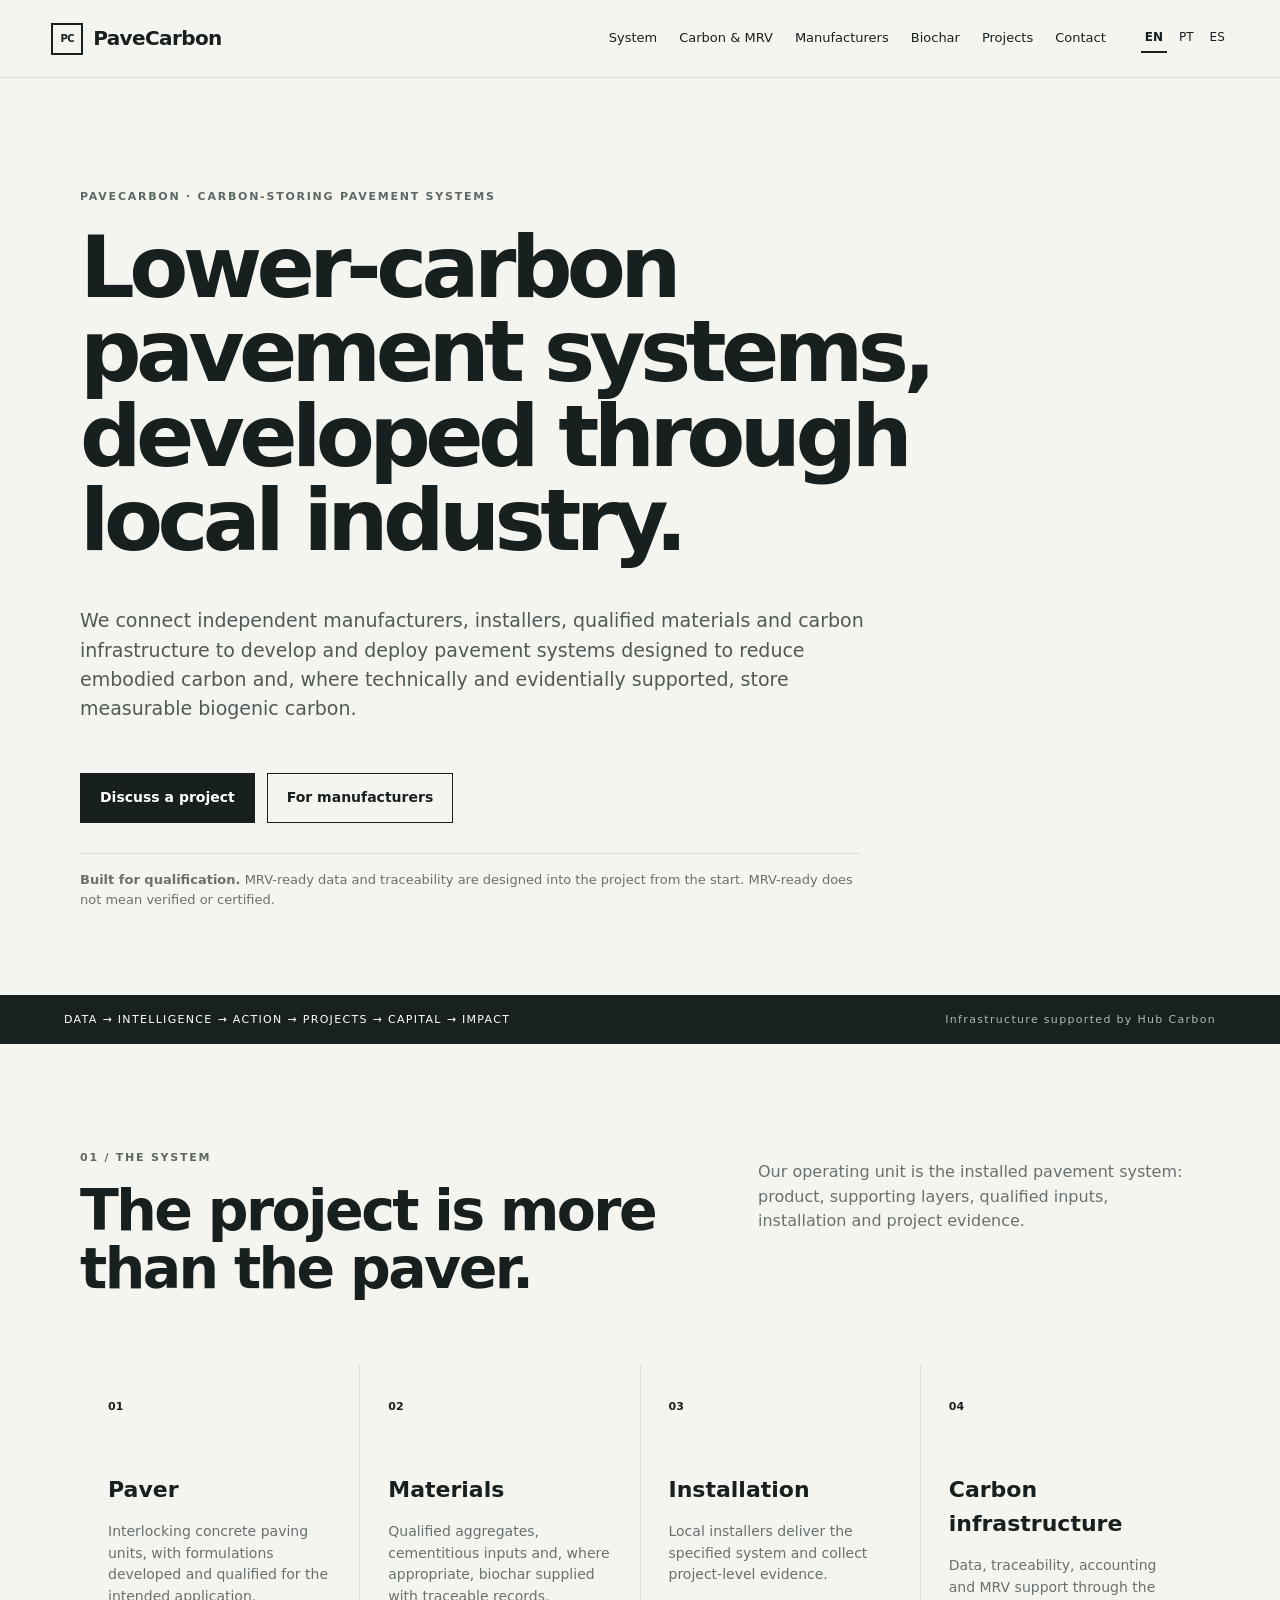
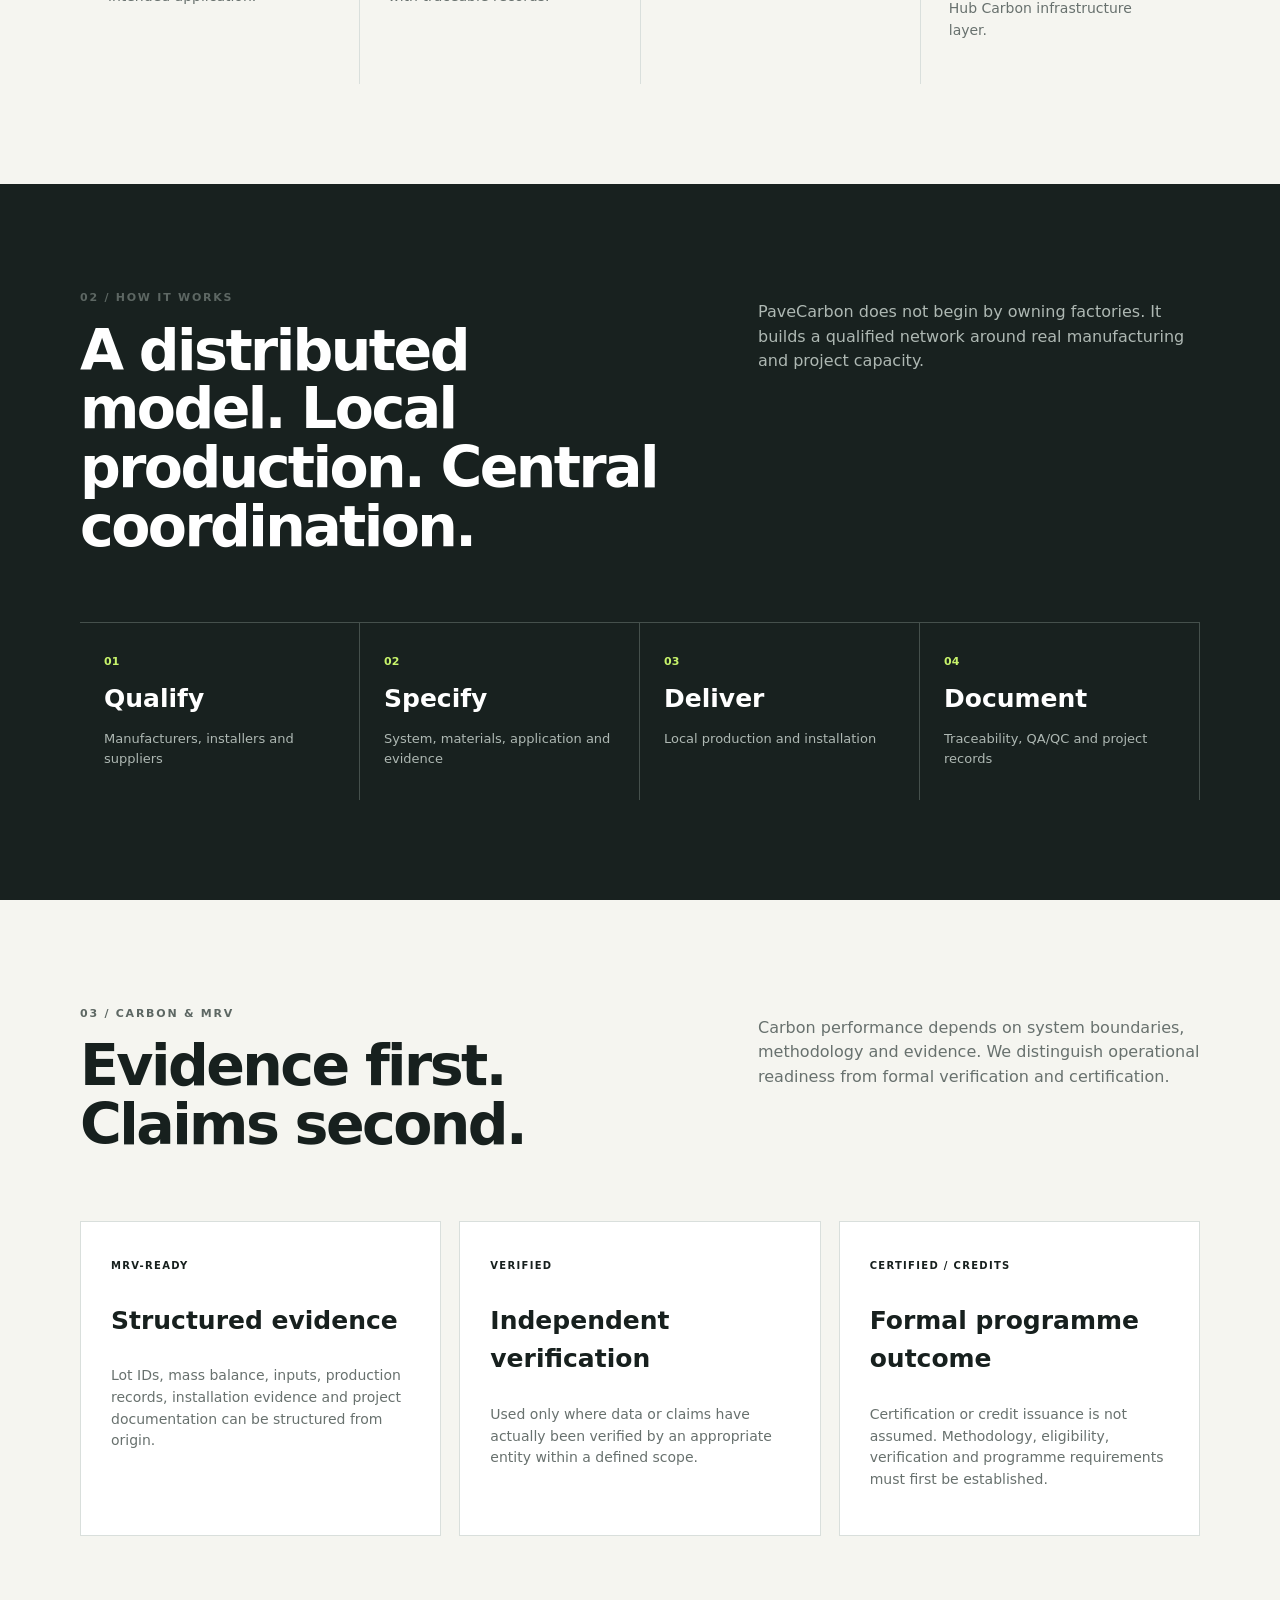
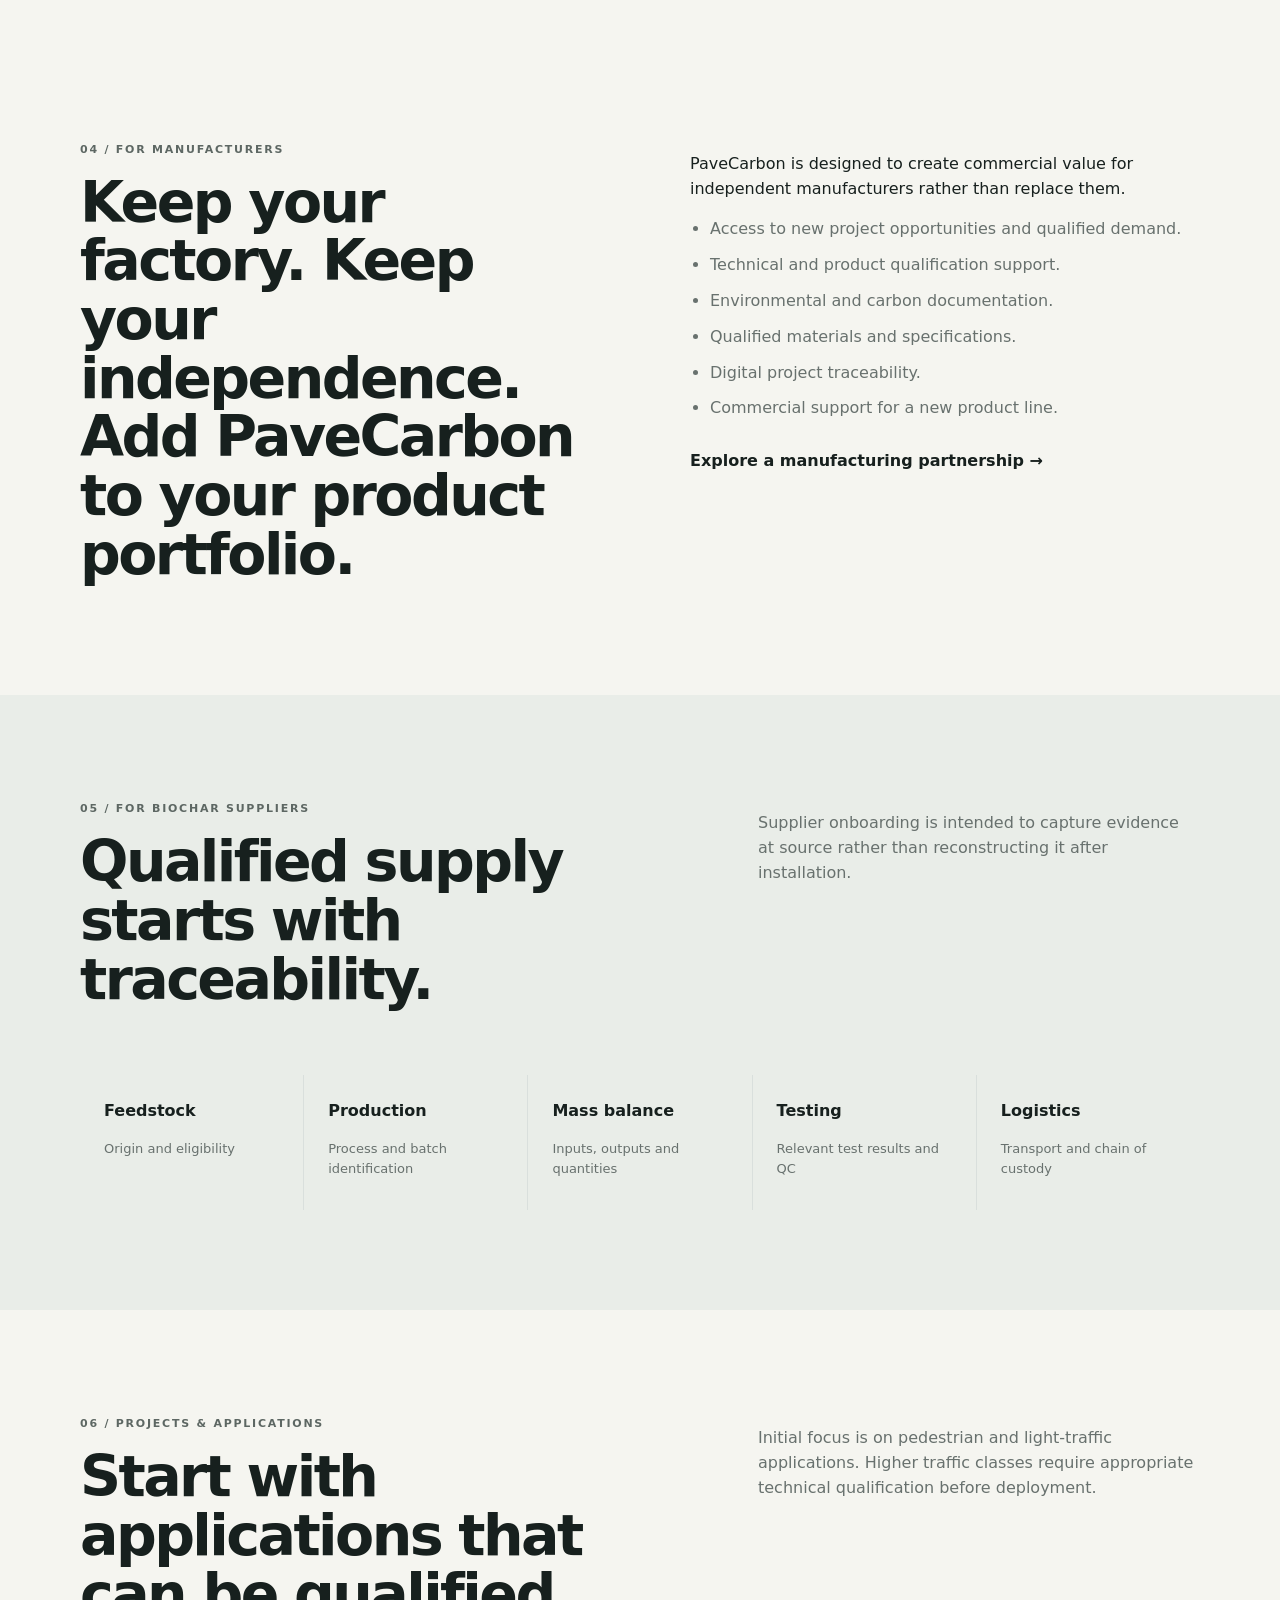
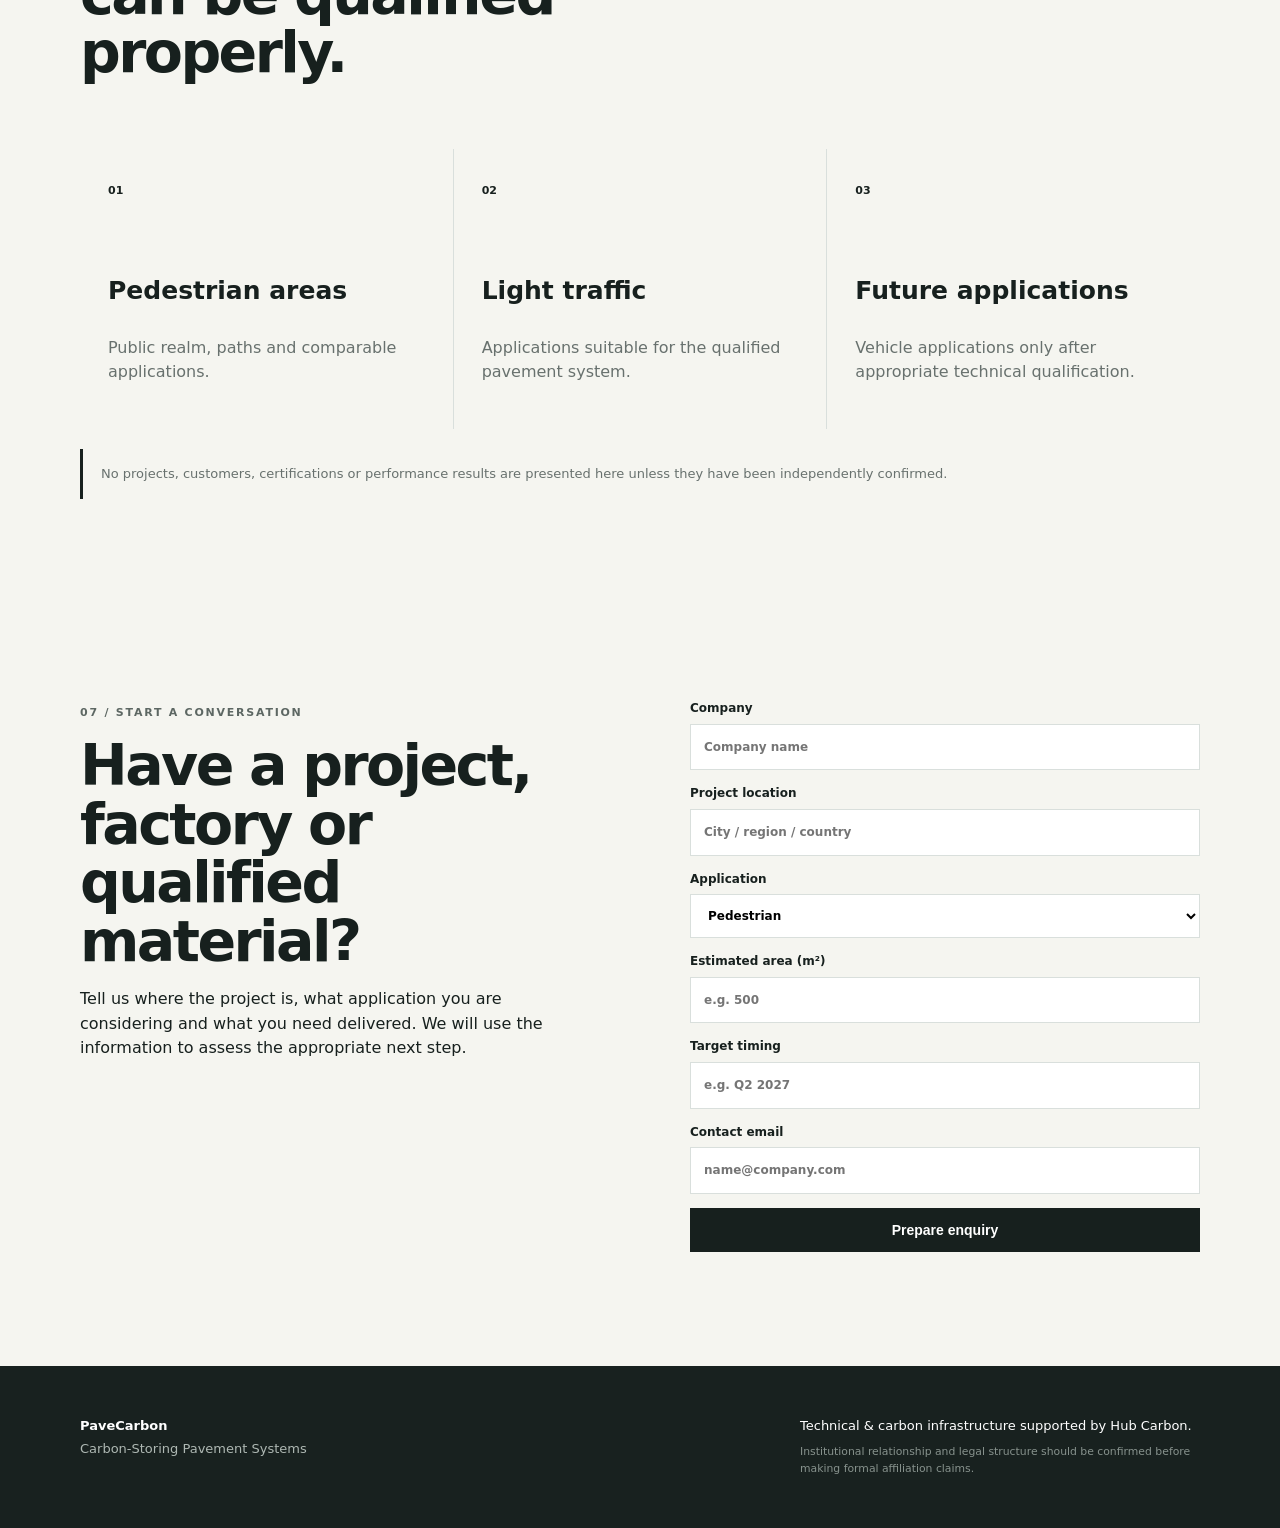
==== commit 6110f8c3: "V2.1" ====
--- a/index.html
+++ b/index.html
@@ -1,7 +1,7 @@
 <!doctype html><html lang="en"><head><meta charset="utf-8"><meta name="viewport" content="width=device-width,initial-scale=1"><meta name="description" content="PaveCarbon — Carbon-Storing Pavement Systems"><title>PaveCarbon — Carbon-Storing Pavement Systems</title><link rel="stylesheet" href="styles.css"></head><body>
-<header class="site-header"><a class="brand" href="index.html"><span class="brand-mark">PC</span><span>PaveCarbon</span></a><nav><a href="#system">System</a><a href="#mrv">Carbon & MRV</a><a href="#manufacturers">Manufacturers</a><a href="#biochar">Biochar</a><a href="#projects">Projects</a><a href="#contact">Contact</a></nav><div class="lang"><a class="active" href="index.html">EN</a><a href="pt.html">PT</a><a href="es.html">ES</a></div></header>
+<header class="site-header"><a class="brand" href="index.html"><span class="brand-mark">PC</span><span>PaveCarbon</span></a><nav><a href="#system">System</a><a href="#mrv">Carbon & MRV</a><a href="#manufacturers">Manufacturers</a><a href="#biochar">Biochar</a><a href="#projects">Projects</a><a href="#contact">Contact</a></nav><div class="lang"><a class="active" href="index.html">EN</a><a class="" href="pt.html">PT</a><a class="" href="es.html">ES</a></div></header>
 <main>
-<section class="hero"><div class="eyebrow">PAVECARBON · CARBON-STORING PAVEMENT SYSTEMS</div><h1>Lower-carbon pavement systems, built through local industry.</h1><p class="lead">We connect independent manufacturers, installers, qualified materials and carbon infrastructure to develop and deploy pavement systems designed to reduce embodied carbon and, where technically and evidentially supported, store measurable biogenic carbon.</p><div class="actions"><a class="btn primary" href="#contact">Discuss a project</a><a class="btn" href="#manufacturers">For manufacturers</a></div><div class="hero-note"><strong>Built for qualification.</strong> MRV-ready data and traceability are designed into the project from the start. MRV-ready does not mean verified or certified.</div></section>
+<section class="hero"><div class="eyebrow">PAVECARBON · CARBON-STORING PAVEMENT SYSTEMS</div><h1>Lower-carbon pavement systems, developed through local industry.</h1><p class="lead">We connect independent manufacturers, installers, qualified materials and carbon infrastructure to develop and deploy pavement systems designed to reduce embodied carbon and, where technically and evidentially supported, store measurable biogenic carbon.</p><div class="actions"><a class="btn primary" href="#contact">Discuss a project</a><a class="btn" href="#manufacturers">For manufacturers</a></div><div class="hero-note"><strong>Built for qualification.</strong> MRV-ready data and traceability are designed into the project from the start. MRV-ready does not mean verified or certified.</div></section>
 <section class="band"><div>DATA → INTELLIGENCE → ACTION → PROJECTS → CAPITAL → IMPACT</div><span>Infrastructure supported by Hub Carbon</span></section>
 <section id="system" class="section"><div class="section-head"><div><span class="kicker">01 / THE SYSTEM</span><h2>The project is more than the paver.</h2></div><p>Our operating unit is the installed pavement system: product, supporting layers, qualified inputs, installation and project evidence.</p></div><div class="grid cards"><article><span>01</span><h3>Paver</h3><p>Interlocking concrete paving units, with formulations developed and qualified for the intended application.</p></article><article><span>02</span><h3>Materials</h3><p>Qualified aggregates, cementitious inputs and, where appropriate, biochar supplied with traceable records.</p></article><article><span>03</span><h3>Installation</h3><p>Local installers deliver the specified system and collect project-level evidence.</p></article><article><span>04</span><h3>Carbon infrastructure</h3><p>Data, traceability, accounting and MRV support through the Hub Carbon infrastructure layer.</p></article></div></section>
 <section class="section dark"><div class="section-head"><div><span class="kicker">02 / HOW IT WORKS</span><h2>A distributed model. Local production. Central coordination.</h2></div><p>PaveCarbon does not begin by owning factories. It builds a qualified network around real manufacturing and project capacity.</p></div><div class="process"><div><b>01</b><strong>Qualify</strong><span>Manufacturers, installers and suppliers</span></div><div><b>02</b><strong>Specify</strong><span>System, materials, application and evidence</span></div><div><b>03</b><strong>Deliver</strong><span>Local production and installation</span></div><div><b>04</b><strong>Document</strong><span>Traceability, QA/QC and project records</span></div></div></section>
@@ -10,4 +10,4 @@
 <section id="biochar" class="section light"><div class="section-head"><div><span class="kicker">05 / FOR BIOCHAR SUPPLIERS</span><h2>Qualified supply starts with traceability.</h2></div><p>Supplier onboarding is intended to capture evidence at source rather than reconstructing it after installation.</p></div><div class="checklist"><div><b>Feedstock</b><span>Origin and eligibility</span></div><div><b>Production</b><span>Process and batch identification</span></div><div><b>Mass balance</b><span>Inputs, outputs and quantities</span></div><div><b>Testing</b><span>Relevant test results and QC</span></div><div><b>Logistics</b><span>Transport and chain of custody</span></div></div></section>
 <section id="projects" class="section"><div class="section-head"><div><span class="kicker">06 / PROJECTS & APPLICATIONS</span><h2>Start with applications that can be qualified properly.</h2></div><p>Initial focus is on pedestrian and light-traffic applications. Higher traffic classes require appropriate technical qualification before deployment.</p></div><div class="application-grid"><div><span>01</span><h3>Pedestrian areas</h3><p>Public realm, paths and comparable applications.</p></div><div><span>02</span><h3>Light traffic</h3><p>Applications suitable for the qualified pavement system.</p></div><div><span>03</span><h3>Future applications</h3><p>Vehicle applications only after appropriate technical qualification.</p></div></div><div class="notice">No projects, customers, certifications or performance results are presented here unless they have been independently confirmed.</div></section>
 <section id="contact" class="section contact"><div><span class="kicker">07 / START A CONVERSATION</span><h2>Have a project, factory or qualified material?</h2><p>Tell us where the project is, what application you are considering and what you need delivered. We will use the information to assess the appropriate next step.</p></div><form id="leadForm"><label>Company<input required name="company" placeholder="Company name"></label><label>Project location<input required name="location" placeholder="City / region / country"></label><label>Application<select name="application"><option>Pedestrian</option><option>Light traffic</option><option>Other / to be assessed</option></select></label><label>Estimated area (m²)<input name="area" inputmode="decimal" placeholder="e.g. 500"></label><label>Target timing<input name="timing" placeholder="e.g. Q2 2027"></label><label>Contact email<input required type="email" name="email" placeholder="name@company.com"></label><button class="btn primary" type="submit">Prepare enquiry</button><p id="formMsg" class="form-msg" role="status"></p></form></section>
-</main><footer><div><strong>PaveCarbon</strong><p>Carbon-Storing Pavement Systems</p></div><div><span>Technical & carbon infrastructure supported by Hub Carbon.</span><small>Institutional relationship and legal structure should be confirmed before making formal affiliation claims.</small></div></footer><script src="script.js"></script></body></html>
+</main><footer><div><strong>PaveCarbon</strong><p>Carbon-Storing Pavement Systems</p></div><div><span>Technical & carbon infrastructure supported by Hub Carbon.</span><small>Institutional relationship and legal structure should be confirmed before making formal affiliation claims.</small></div></footer><script src="script.js"></script></body></html>
